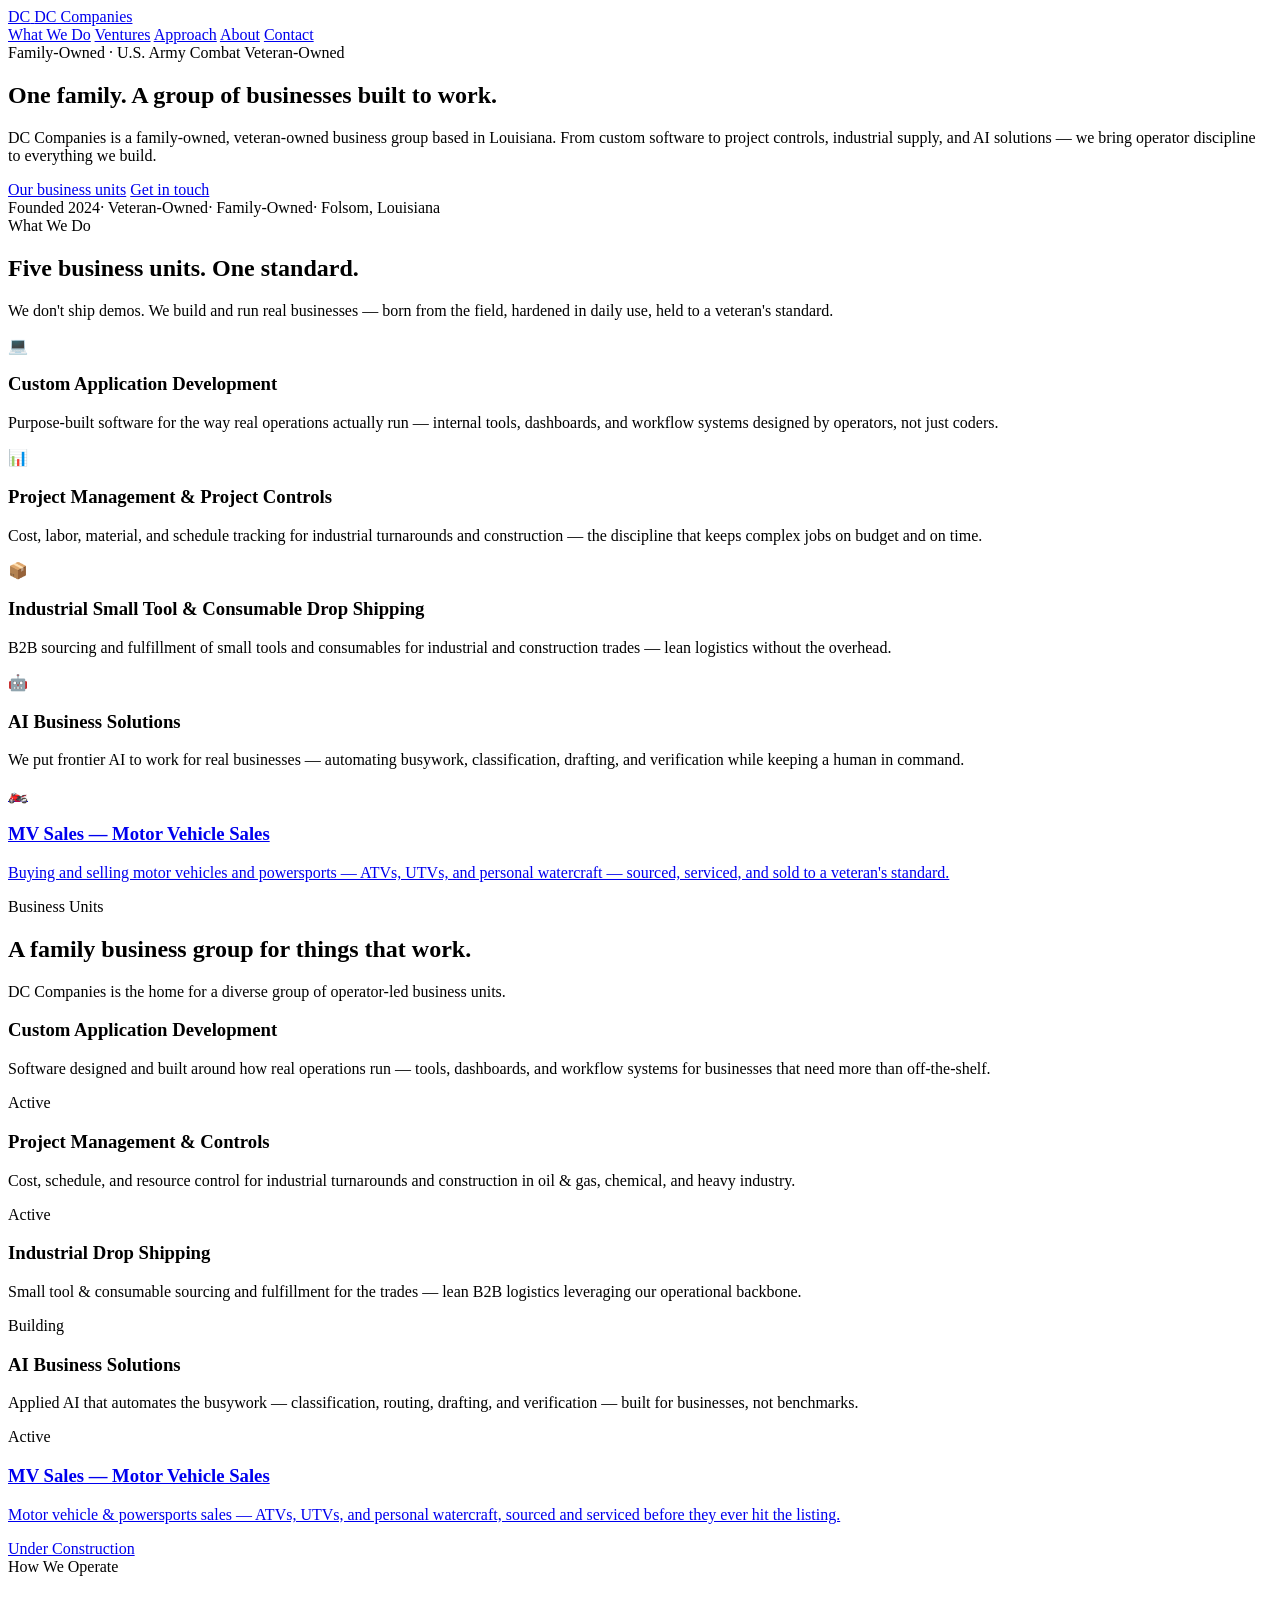
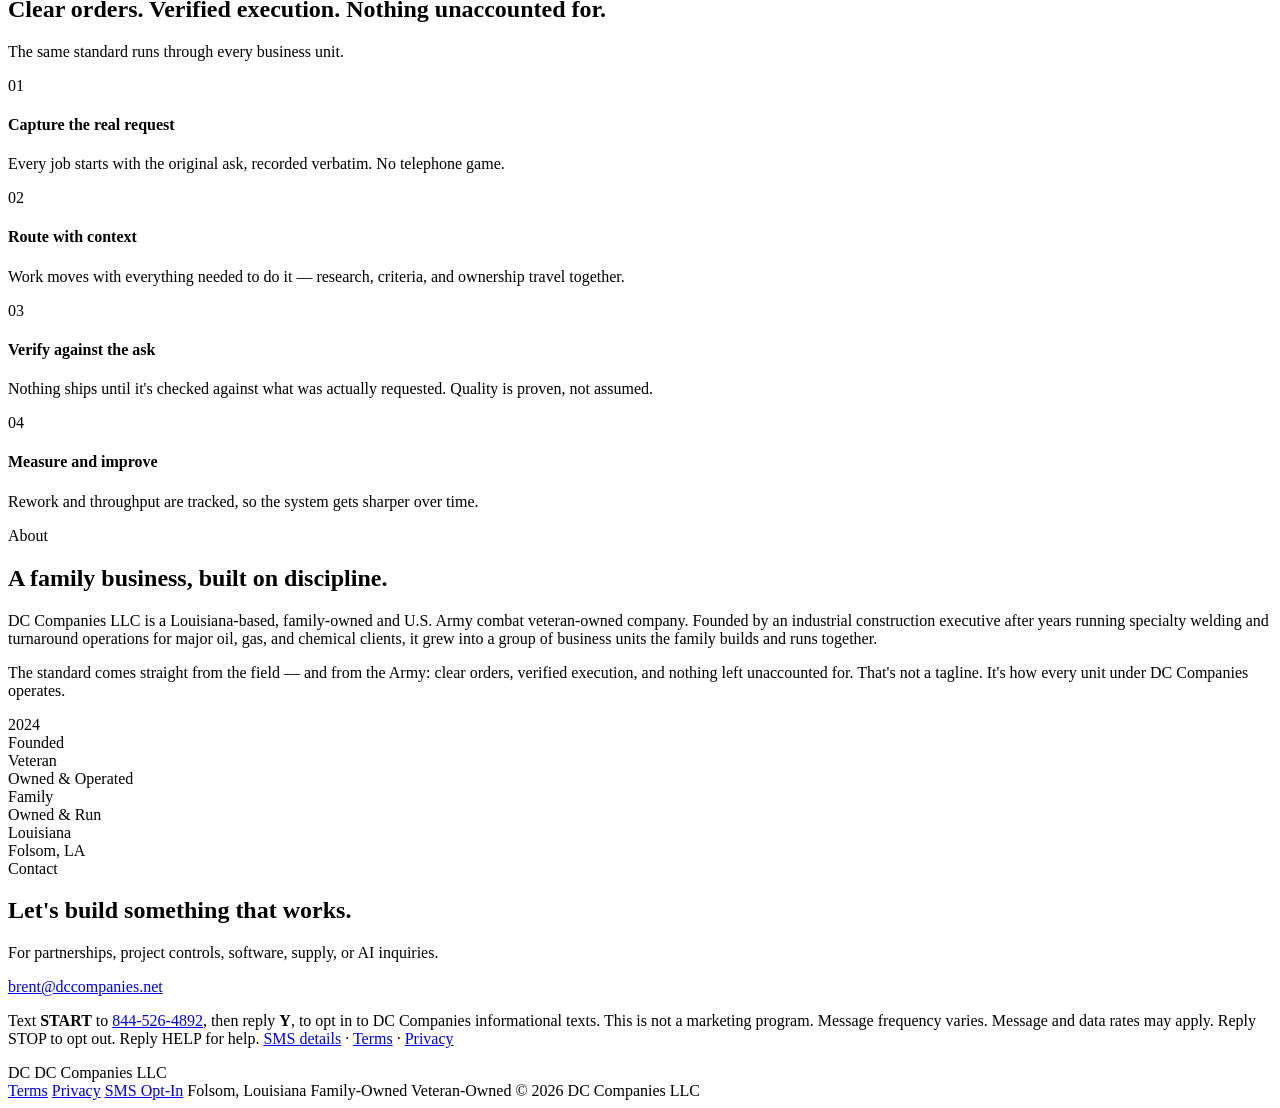
==== index.html @ 83161651 "Add index.html" ====
<!DOCTYPE html>
<html lang="en">
<head>
  <meta charset="UTF-8" />
  <meta name="viewport" content="width=device-width, initial-scale=1.0" />
  <title>DC Companies — Family-Owned, Veteran-Owned Business Group</title>
  <meta name="description" content="DC Companies LLC is a family-owned, U.S. Army combat veteran-owned company with a diverse group of business units: custom application development, project management & controls, industrial drop shipping, AI business solutions, and motor vehicle sales." />
  <meta name="theme-color" content="#0a0e1a" />
  <link rel="preconnect" href="https://fonts.googleapis.com" />
  <link rel="preconnect" href="https://fonts.gstatic.com" crossorigin />
  <link href="https://fonts.googleapis.com/css2?family=Inter:wght@300;400;500;600;700;800&family=Sora:wght@600;700;800&display=swap" rel="stylesheet" />
  <link rel="stylesheet" href="styles.css" />
  <link rel="icon" href="data:image/svg+xml,<svg xmlns='http://www.w3.org/2000/svg' viewBox='0 0 100 100'><rect width='100' height='100' rx='20' fill='%23f97316'/><text x='50' y='70' font-size='56' font-family='Arial' font-weight='bold' text-anchor='middle' fill='%230a0e1a'>DC</text></svg>" />
</head>
<body>
  <!-- NAV -->
  <header class="nav">
    <a href="#top" class="brand">
      <span class="brand-mark">DC</span>
      <span class="brand-name">DC&nbsp;Companies</span>
    </a>
    <nav class="nav-links">
      <a href="#what">What We Do</a>
      <a href="#ventures">Ventures</a>
      <a href="#approach">Approach</a>
      <a href="#about">About</a>
      <a href="#contact" class="nav-cta">Contact</a>
    </nav>
  </header>

  <!-- HERO -->
  <section class="hero" id="top">
    <div class="hero-glow"></div>
    <div class="hero-inner">
      <div class="eyebrow">Family-Owned · U.S. Army Combat Veteran-Owned</div>
      <h1>One family. <span class="grad">A group of businesses</span> built to work.</h1>
      <p class="lede">
        DC Companies is a family-owned, veteran-owned business group based in Louisiana.
        From custom software to project controls, industrial supply, and AI solutions —
        we bring operator discipline to everything we build.
      </p>
      <div class="hero-cta">
        <a href="#ventures" class="btn btn-primary">Our business units</a>
        <a href="#contact" class="btn btn-ghost">Get in touch</a>
      </div>
      <div class="hero-meta">
        <span>Founded 2024</span><i>·</i>
        <span>Veteran-Owned</span><i>·</i>
        <span>Family-Owned</span><i>·</i>
        <span>Folsom, Louisiana</span>
      </div>
    </div>
  </section>

  <!-- WHAT WE DO -->
  <section class="section" id="what">
    <div class="section-head">
      <div class="kicker">What We Do</div>
      <h2>Five business units. One standard.</h2>
      <p class="sub">We don't ship demos. We build and run real businesses — born from the field,
      hardened in daily use, held to a veteran's standard.</p>
    </div>
    <div class="cards">
      <div class="card">
        <div class="card-ic">💻</div>
        <h3>Custom Application Development</h3>
        <p>Purpose-built software for the way real operations actually run — internal tools,
        dashboards, and workflow systems designed by operators, not just coders.</p>
      </div>
      <div class="card">
        <div class="card-ic">📊</div>
        <h3>Project Management &amp; Project Controls</h3>
        <p>Cost, labor, material, and schedule tracking for industrial turnarounds and
        construction — the discipline that keeps complex jobs on budget and on time.</p>
      </div>
      <div class="card">
        <div class="card-ic">📦</div>
        <h3>Industrial Small Tool &amp; Consumable Drop Shipping</h3>
        <p>B2B sourcing and fulfillment of small tools and consumables for industrial and
        construction trades — lean logistics without the overhead.</p>
      </div>
      <div class="card">
        <div class="card-ic">🤖</div>
        <h3>AI Business Solutions</h3>
        <p>We put frontier AI to work for real businesses — automating busywork, classification,
        drafting, and verification while keeping a human in command.</p>
      </div>
      <a class="card card-link" href="mv-sales.html">
        <div class="card-ic">🏍️</div>
        <h3>MV Sales — Motor Vehicle Sales</h3>
        <p>Buying and selling motor vehicles and powersports — ATVs, UTVs, and personal
        watercraft — sourced, serviced, and sold to a veteran's standard.</p>
      </a>
    </div>
  </section>

  <!-- VENTURES -->
  <section class="section alt" id="ventures">
    <div class="section-head">
      <div class="kicker">Business Units</div>
      <h2>A family business group for things that work.</h2>
      <p class="sub">DC Companies is the home for a diverse group of operator-led business units.</p>
    </div>
    <div class="ventures">
      <div class="venture">
        <h3>Custom Application Development</h3>
        <p>Software designed and built around how real operations run — tools, dashboards, and
        workflow systems for businesses that need more than off-the-shelf.</p>
        <span class="tag tag-live">Active</span>
      </div>
      <div class="venture">
        <h3>Project Management &amp; Controls</h3>
        <p>Cost, schedule, and resource control for industrial turnarounds and construction in
        oil &amp; gas, chemical, and heavy industry.</p>
        <span class="tag tag-live">Active</span>
      </div>
      <div class="venture">
        <h3>Industrial Drop Shipping</h3>
        <p>Small tool &amp; consumable sourcing and fulfillment for the trades — lean B2B logistics
        leveraging our operational backbone.</p>
        <span class="tag">Building</span>
      </div>
      <div class="venture">
        <h3>AI Business Solutions</h3>
        <p>Applied AI that automates the busywork — classification, routing, drafting, and
        verification — built for businesses, not benchmarks.</p>
        <span class="tag tag-live">Active</span>
      </div>
      <a class="venture venture-link" href="mv-sales.html">
        <h3>MV Sales — Motor Vehicle Sales</h3>
        <p>Motor vehicle &amp; powersports sales — ATVs, UTVs, and personal watercraft, sourced
        and serviced before they ever hit the listing.</p>
        <span class="tag">Under Construction</span>
      </a>
    </div>
  </section>

  <!-- APPROACH -->
  <section class="section" id="approach">
    <div class="section-head">
      <div class="kicker">How We Operate</div>
      <h2>Clear orders. Verified execution. Nothing unaccounted for.</h2>
      <p class="sub">The same standard runs through every business unit.</p>
    </div>
    <div class="steps">
      <div class="step"><span class="step-n">01</span><h4>Capture the real request</h4><p>Every job starts with the original ask, recorded verbatim. No telephone game.</p></div>
      <div class="step"><span class="step-n">02</span><h4>Route with context</h4><p>Work moves with everything needed to do it — research, criteria, and ownership travel together.</p></div>
      <div class="step"><span class="step-n">03</span><h4>Verify against the ask</h4><p>Nothing ships until it's checked against what was actually requested. Quality is proven, not assumed.</p></div>
      <div class="step"><span class="step-n">04</span><h4>Measure and improve</h4><p>Rework and throughput are tracked, so the system gets sharper over time.</p></div>
    </div>
  </section>

  <!-- ABOUT -->
  <section class="section alt" id="about">
    <div class="about">
      <div class="about-text">
        <div class="kicker">About</div>
        <h2>A family business, built on discipline.</h2>
        <p>
          DC Companies LLC is a Louisiana-based, family-owned and U.S. Army combat veteran-owned
          company. Founded by an industrial construction executive after years running specialty
          welding and turnaround operations for major oil, gas, and chemical clients, it grew into
          a group of business units the family builds and runs together.
        </p>
        <p>
          The standard comes straight from the field — and from the Army: clear orders, verified
          execution, and nothing left unaccounted for. That's not a tagline. It's how every unit
          under DC Companies operates.
        </p>
      </div>
      <div class="about-stats">
        <div class="stat"><div class="stat-n">2024</div><div class="stat-l">Founded</div></div>
        <div class="stat"><div class="stat-n">Veteran</div><div class="stat-l">Owned &amp; Operated</div></div>
        <div class="stat"><div class="stat-n">Family</div><div class="stat-l">Owned &amp; Run</div></div>
        <div class="stat"><div class="stat-n">Louisiana</div><div class="stat-l">Folsom, LA</div></div>
      </div>
    </div>
  </section>

  <!-- CONTACT -->
  <section class="section contact" id="contact">
    <div class="contact-inner">
      <div class="kicker">Contact</div>
      <h2>Let's build something that works.</h2>
      <p class="sub">For partnerships, project controls, software, supply, or AI inquiries.</p>
      <a href="mailto:brent@dccompanies.net" class="btn btn-primary btn-lg">brent@dccompanies.net</a>
      <p class="contact-sms">
        Text <strong>START</strong> to <a href="sms:+18445264892?body=START">844-526-4892</a>, then reply <strong>Y</strong>,
        to opt in to DC Companies informational texts. This is not a marketing program.
        Message frequency varies. Message and data rates may apply.
        Reply STOP to opt out. Reply HELP for help.
        <a href="sms-opt-in.html">SMS details</a> ·
        <a href="terms.html">Terms</a> ·
        <a href="privacy.html">Privacy</a>
      </p>
    </div>
  </section>

  <!-- FOOTER -->
  <footer class="footer">
    <div class="footer-inner">
      <div class="footer-brand">
        <span class="brand-mark">DC</span>
        <span>DC Companies LLC</span>
      </div>
      <div class="footer-meta">
        <a href="terms.html">Terms</a>
        <a href="privacy.html">Privacy</a>
        <a href="sms-opt-in.html">SMS Opt-In</a>
        <span>Folsom, Louisiana</span>
        <span>Family-Owned</span>
        <span>Veteran-Owned</span>
        <span>© 2026 DC Companies LLC</span>
      </div>
    </div>
  </footer>
</body>
</html>
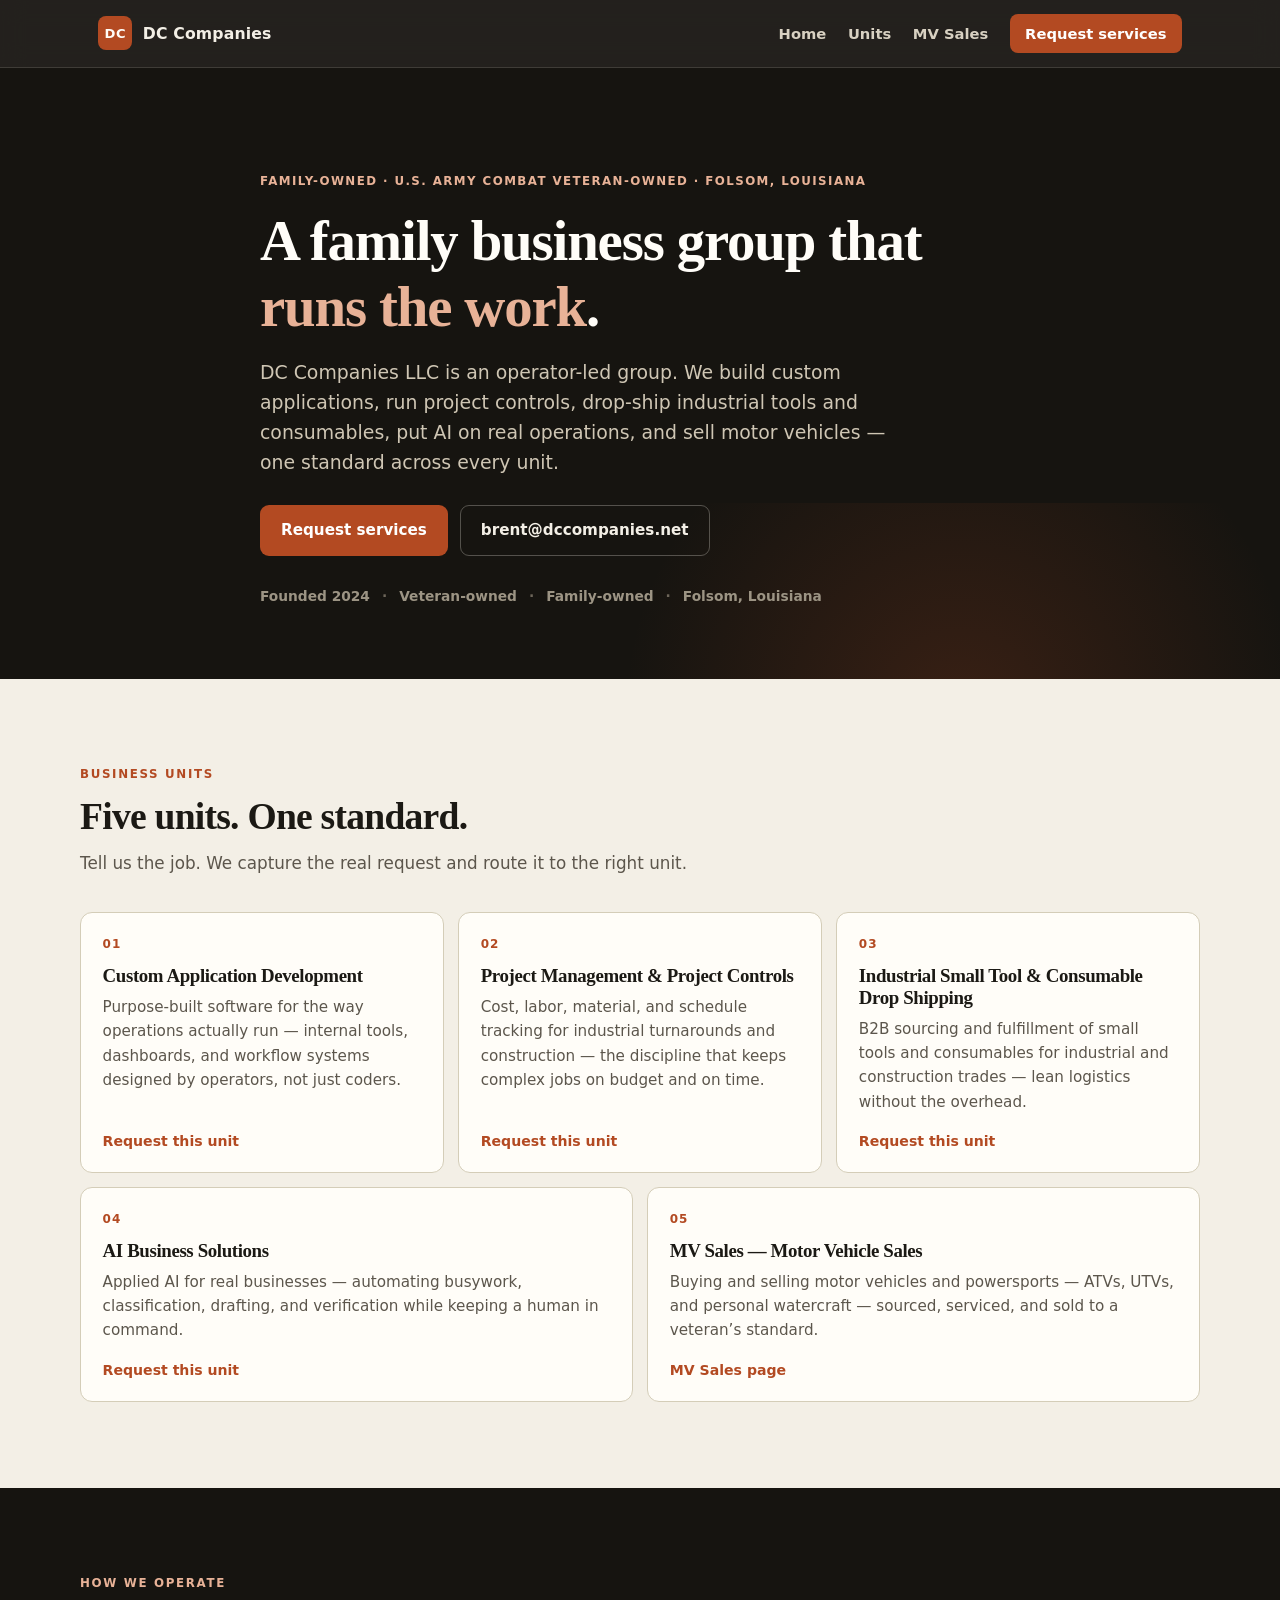
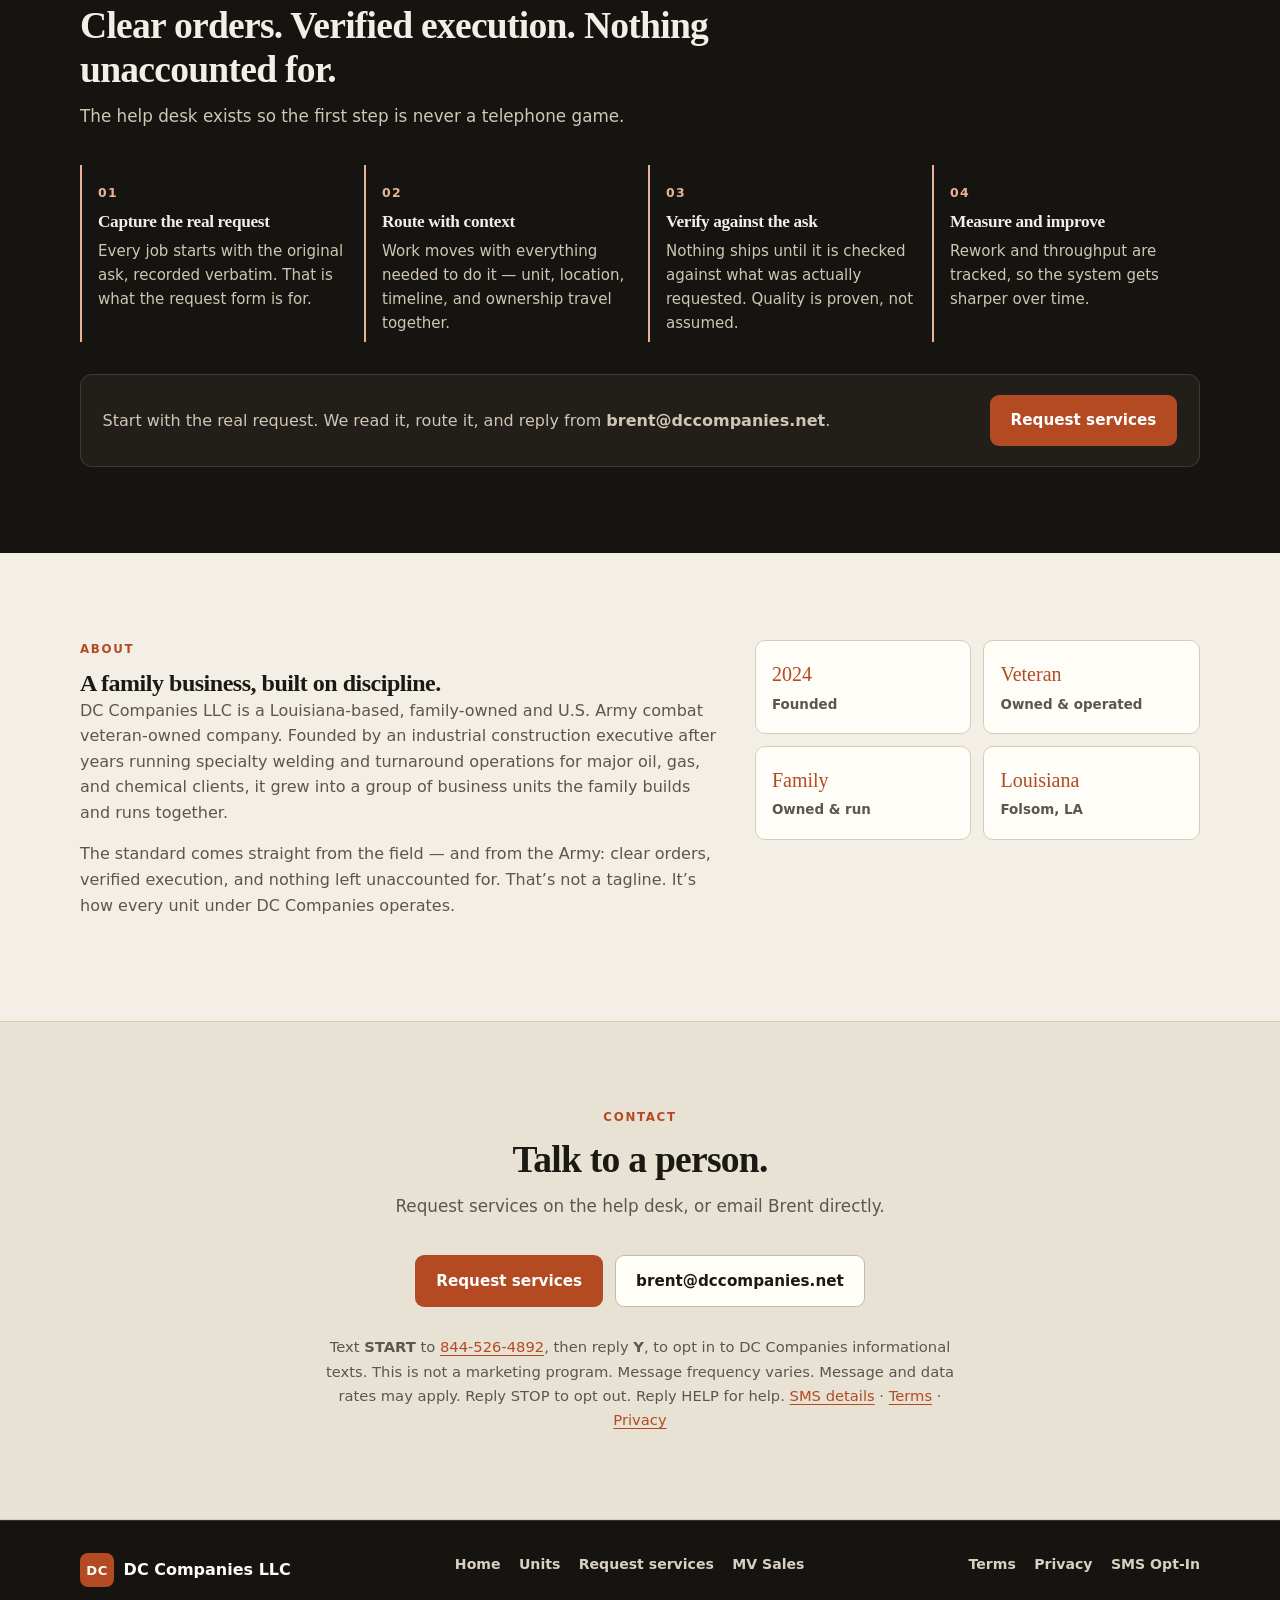
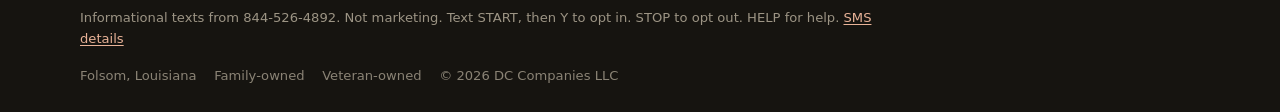
==== commit 59a920d0: "Redesign public site and add request-services help desk Replace the 2024 stub homepage with an opera" ====
--- a/index.html
+++ b/index.html
@@ -4,212 +4,209 @@
   <meta charset="UTF-8" />
   <meta name="viewport" content="width=device-width, initial-scale=1.0" />
   <title>DC Companies — Family-Owned, Veteran-Owned Business Group</title>
-  <meta name="description" content="DC Companies LLC is a family-owned, U.S. Army combat veteran-owned company with a diverse group of business units: custom application development, project management & controls, industrial drop shipping, AI business solutions, and motor vehicle sales." />
-  <meta name="theme-color" content="#0a0e1a" />
-  <link rel="preconnect" href="https://fonts.googleapis.com" />
-  <link rel="preconnect" href="https://fonts.gstatic.com" crossorigin />
-  <link href="https://fonts.googleapis.com/css2?family=Inter:wght@300;400;500;600;700;800&family=Sora:wght@600;700;800&display=swap" rel="stylesheet" />
-  <link rel="stylesheet" href="styles.css" />
-  <link rel="icon" href="data:image/svg+xml,<svg xmlns='http://www.w3.org/2000/svg' viewBox='0 0 100 100'><rect width='100' height='100' rx='20' fill='%23f97316'/><text x='50' y='70' font-size='56' font-family='Arial' font-weight='bold' text-anchor='middle' fill='%230a0e1a'>DC</text></svg>" />
+  <meta name="description" content="DC Companies LLC is a family-owned, U.S. Army combat veteran-owned company in Folsom, Louisiana. Custom application development, project management and controls, industrial drop shipping, AI business solutions, and MV Sales." />
+  <meta name="theme-color" content="#161410" />
+  <link rel="stylesheet" href="/styles.css" />
+  <link rel="icon" href="data:image/svg+xml,<svg xmlns='http://www.w3.org/2000/svg' viewBox='0 0 100 100'><rect width='100' height='100' rx='20' fill='%23b34a22'/><text x='50' y='70' font-size='56' font-family='Georgia' font-weight='bold' text-anchor='middle' fill='%23fffdf8'>DC</text></svg>" />
 </head>
 <body>
-  <!-- NAV -->
+  <a class="skip" href="#main">Skip to content</a>
   <header class="nav">
-    <a href="#top" class="brand">
-      <span class="brand-mark">DC</span>
-      <span class="brand-name">DC&nbsp;Companies</span>
-    </a>
-    <nav class="nav-links">
-      <a href="#what">What We Do</a>
-      <a href="#ventures">Ventures</a>
-      <a href="#approach">Approach</a>
-      <a href="#about">About</a>
-      <a href="#contact" class="nav-cta">Contact</a>
-    </nav>
+    <div class="nav-inner">
+      <a href="/" class="brand">
+        <span class="brand-mark">DC</span>
+        <span class="brand-name">DC&nbsp;Companies</span>
+      </a>
+      <input type="checkbox" id="nav-toggle" class="nav-toggle" />
+      <label for="nav-toggle" class="nav-burger" aria-label="Open menu"><span></span></label>
+      <nav class="nav-links" aria-label="Primary">
+        <a href="/">Home</a>
+        <a href="/#units">Units</a>
+        <a href="/mv-sales.html">MV Sales</a>
+        <a href="/request.html" class="nav-cta">Request services</a>
+      </nav>
+    </div>
   </header>
 
-  <!-- HERO -->
-  <section class="hero" id="top">
-    <div class="hero-glow"></div>
-    <div class="hero-inner">
-      <div class="eyebrow">Family-Owned · U.S. Army Combat Veteran-Owned</div>
-      <h1>One family. <span class="grad">A group of businesses</span> built to work.</h1>
-      <p class="lede">
-        DC Companies is a family-owned, veteran-owned business group based in Louisiana.
-        From custom software to project controls, industrial supply, and AI solutions —
-        we bring operator discipline to everything we build.
-      </p>
-      <div class="hero-cta">
-        <a href="#ventures" class="btn btn-primary">Our business units</a>
-        <a href="#contact" class="btn btn-ghost">Get in touch</a>
-      </div>
-      <div class="hero-meta">
-        <span>Founded 2024</span><i>·</i>
-        <span>Veteran-Owned</span><i>·</i>
-        <span>Family-Owned</span><i>·</i>
-        <span>Folsom, Louisiana</span>
-      </div>
-    </div>
-  </section>
-
-  <!-- WHAT WE DO -->
-  <section class="section" id="what">
-    <div class="section-head">
-      <div class="kicker">What We Do</div>
-      <h2>Five business units. One standard.</h2>
-      <p class="sub">We don't ship demos. We build and run real businesses — born from the field,
-      hardened in daily use, held to a veteran's standard.</p>
-    </div>
-    <div class="cards">
-      <div class="card">
-        <div class="card-ic">💻</div>
-        <h3>Custom Application Development</h3>
-        <p>Purpose-built software for the way real operations actually run — internal tools,
-        dashboards, and workflow systems designed by operators, not just coders.</p>
-      </div>
-      <div class="card">
-        <div class="card-ic">📊</div>
-        <h3>Project Management &amp; Project Controls</h3>
-        <p>Cost, labor, material, and schedule tracking for industrial turnarounds and
-        construction — the discipline that keeps complex jobs on budget and on time.</p>
-      </div>
-      <div class="card">
-        <div class="card-ic">📦</div>
-        <h3>Industrial Small Tool &amp; Consumable Drop Shipping</h3>
-        <p>B2B sourcing and fulfillment of small tools and consumables for industrial and
-        construction trades — lean logistics without the overhead.</p>
-      </div>
-      <div class="card">
-        <div class="card-ic">🤖</div>
-        <h3>AI Business Solutions</h3>
-        <p>We put frontier AI to work for real businesses — automating busywork, classification,
-        drafting, and verification while keeping a human in command.</p>
-      </div>
-      <a class="card card-link" href="mv-sales.html">
-        <div class="card-ic">🏍️</div>
-        <h3>MV Sales — Motor Vehicle Sales</h3>
-        <p>Buying and selling motor vehicles and powersports — ATVs, UTVs, and personal
-        watercraft — sourced, serviced, and sold to a veteran's standard.</p>
-      </a>
-    </div>
-  </section>
-
-  <!-- VENTURES -->
-  <section class="section alt" id="ventures">
-    <div class="section-head">
-      <div class="kicker">Business Units</div>
-      <h2>A family business group for things that work.</h2>
-      <p class="sub">DC Companies is the home for a diverse group of operator-led business units.</p>
-    </div>
-    <div class="ventures">
-      <div class="venture">
-        <h3>Custom Application Development</h3>
-        <p>Software designed and built around how real operations run — tools, dashboards, and
-        workflow systems for businesses that need more than off-the-shelf.</p>
-        <span class="tag tag-live">Active</span>
-      </div>
-      <div class="venture">
-        <h3>Project Management &amp; Controls</h3>
-        <p>Cost, schedule, and resource control for industrial turnarounds and construction in
-        oil &amp; gas, chemical, and heavy industry.</p>
-        <span class="tag tag-live">Active</span>
-      </div>
-      <div class="venture">
-        <h3>Industrial Drop Shipping</h3>
-        <p>Small tool &amp; consumable sourcing and fulfillment for the trades — lean B2B logistics
-        leveraging our operational backbone.</p>
-        <span class="tag">Building</span>
-      </div>
-      <div class="venture">
-        <h3>AI Business Solutions</h3>
-        <p>Applied AI that automates the busywork — classification, routing, drafting, and
-        verification — built for businesses, not benchmarks.</p>
-        <span class="tag tag-live">Active</span>
-      </div>
-      <a class="venture venture-link" href="mv-sales.html">
-        <h3>MV Sales — Motor Vehicle Sales</h3>
-        <p>Motor vehicle &amp; powersports sales — ATVs, UTVs, and personal watercraft, sourced
-        and serviced before they ever hit the listing.</p>
-        <span class="tag">Under Construction</span>
-      </a>
-    </div>
-  </section>
-
-  <!-- APPROACH -->
-  <section class="section" id="approach">
-    <div class="section-head">
-      <div class="kicker">How We Operate</div>
-      <h2>Clear orders. Verified execution. Nothing unaccounted for.</h2>
-      <p class="sub">The same standard runs through every business unit.</p>
-    </div>
-    <div class="steps">
-      <div class="step"><span class="step-n">01</span><h4>Capture the real request</h4><p>Every job starts with the original ask, recorded verbatim. No telephone game.</p></div>
-      <div class="step"><span class="step-n">02</span><h4>Route with context</h4><p>Work moves with everything needed to do it — research, criteria, and ownership travel together.</p></div>
-      <div class="step"><span class="step-n">03</span><h4>Verify against the ask</h4><p>Nothing ships until it's checked against what was actually requested. Quality is proven, not assumed.</p></div>
-      <div class="step"><span class="step-n">04</span><h4>Measure and improve</h4><p>Rework and throughput are tracked, so the system gets sharper over time.</p></div>
-    </div>
-  </section>
-
-  <!-- ABOUT -->
-  <section class="section alt" id="about">
-    <div class="about">
-      <div class="about-text">
-        <div class="kicker">About</div>
-        <h2>A family business, built on discipline.</h2>
-        <p>
-          DC Companies LLC is a Louisiana-based, family-owned and U.S. Army combat veteran-owned
-          company. Founded by an industrial construction executive after years running specialty
-          welding and turnaround operations for major oil, gas, and chemical clients, it grew into
-          a group of business units the family builds and runs together.
+  <main id="main">
+    <section class="hero" id="top">
+      <div class="hero-inner hero-home">
+        <div class="eyebrow">Family-owned · U.S. Army combat veteran-owned · Folsom, Louisiana</div>
+        <h1>A family business group that <span class="accent">runs the work</span>.</h1>
+        <p class="lede">
+          DC Companies LLC is an operator-led group. We build custom applications, run project
+          controls, drop-ship industrial tools and consumables, put AI on real operations, and
+          sell motor vehicles — one standard across every unit.
         </p>
-        <p>
-          The standard comes straight from the field — and from the Army: clear orders, verified
-          execution, and nothing left unaccounted for. That's not a tagline. It's how every unit
-          under DC Companies operates.
+        <div class="hero-cta">
+          <a href="/request.html" class="btn btn-primary">Request services</a>
+          <a href="mailto:brent@dccompanies.net" class="btn btn-ghost">brent@dccompanies.net</a>
+        </div>
+        <div class="hero-meta">
+          <span>Founded 2024</span><i>·</i>
+          <span>Veteran-owned</span><i>·</i>
+          <span>Family-owned</span><i>·</i>
+          <span>Folsom, Louisiana</span>
+        </div>
+      </div>
+    </section>
+
+    <section class="section" id="units">
+      <div class="wrap">
+        <div class="section-head">
+          <div class="kicker">Business units</div>
+          <h2>Five units. One standard.</h2>
+          <p class="sub">Tell us the job. We capture the real request and route it to the right unit.</p>
+        </div>
+        <div class="units">
+          <article class="unit">
+            <span class="unit-n">01</span>
+            <h3>Custom Application Development</h3>
+            <p>Purpose-built software for the way operations actually run — internal tools, dashboards, and workflow systems designed by operators, not just coders.</p>
+            <a class="unit-link" href="/request.html?unit=app">Request this unit</a>
+          </article>
+          <article class="unit">
+            <span class="unit-n">02</span>
+            <h3>Project Management &amp; Project Controls</h3>
+            <p>Cost, labor, material, and schedule tracking for industrial turnarounds and construction — the discipline that keeps complex jobs on budget and on time.</p>
+            <a class="unit-link" href="/request.html?unit=pm">Request this unit</a>
+          </article>
+          <article class="unit">
+            <span class="unit-n">03</span>
+            <h3>Industrial Small Tool &amp; Consumable Drop Shipping</h3>
+            <p>B2B sourcing and fulfillment of small tools and consumables for industrial and construction trades — lean logistics without the overhead.</p>
+            <a class="unit-link" href="/request.html?unit=supply">Request this unit</a>
+          </article>
+          <article class="unit">
+            <span class="unit-n">04</span>
+            <h3>AI Business Solutions</h3>
+            <p>Applied AI for real businesses — automating busywork, classification, drafting, and verification while keeping a human in command.</p>
+            <a class="unit-link" href="/request.html?unit=ai">Request this unit</a>
+          </article>
+          <article class="unit">
+            <span class="unit-n">05</span>
+            <h3>MV Sales — Motor Vehicle Sales</h3>
+            <p>Buying and selling motor vehicles and powersports — ATVs, UTVs, and personal watercraft — sourced, serviced, and sold to a veteran’s standard.</p>
+            <a class="unit-link" href="/mv-sales.html">MV Sales page</a>
+          </article>
+        </div>
+      </div>
+    </section>
+
+    <section class="section night-band" id="approach">
+      <div class="wrap">
+        <div class="section-head">
+          <div class="kicker">How we operate</div>
+          <h2>Clear orders. Verified execution. Nothing unaccounted for.</h2>
+          <p class="sub">The help desk exists so the first step is never a telephone game.</p>
+        </div>
+        <div class="steps">
+          <div class="step">
+            <span class="step-n">01</span>
+            <h3>Capture the real request</h3>
+            <p>Every job starts with the original ask, recorded verbatim. That is what the request form is for.</p>
+          </div>
+          <div class="step">
+            <span class="step-n">02</span>
+            <h3>Route with context</h3>
+            <p>Work moves with everything needed to do it — unit, location, timeline, and ownership travel together.</p>
+          </div>
+          <div class="step">
+            <span class="step-n">03</span>
+            <h3>Verify against the ask</h3>
+            <p>Nothing ships until it is checked against what was actually requested. Quality is proven, not assumed.</p>
+          </div>
+          <div class="step">
+            <span class="step-n">04</span>
+            <h3>Measure and improve</h3>
+            <p>Rework and throughput are tracked, so the system gets sharper over time.</p>
+          </div>
+        </div>
+        <div class="desk-call">
+          <p>Start with the real request. We read it, route it, and reply from <strong>brent@dccompanies.net</strong>.</p>
+          <a href="/request.html" class="btn btn-primary">Request services</a>
+        </div>
+      </div>
+    </section>
+
+    <section class="section" id="about">
+      <div class="wrap about">
+        <div class="about-text">
+          <div class="kicker">About</div>
+          <h2>A family business, built on discipline.</h2>
+          <p>
+            DC Companies LLC is a Louisiana-based, family-owned and U.S. Army combat veteran-owned
+            company. Founded by an industrial construction executive after years running specialty
+            welding and turnaround operations for major oil, gas, and chemical clients, it grew into
+            a group of business units the family builds and runs together.
+          </p>
+          <p>
+            The standard comes straight from the field — and from the Army: clear orders, verified
+            execution, and nothing left unaccounted for. That’s not a tagline. It’s how every unit
+            under DC Companies operates.
+          </p>
+        </div>
+        <div class="stats">
+          <div class="stat"><div class="stat-n">2024</div><div class="stat-l">Founded</div></div>
+          <div class="stat"><div class="stat-n">Veteran</div><div class="stat-l">Owned &amp; operated</div></div>
+          <div class="stat"><div class="stat-n">Family</div><div class="stat-l">Owned &amp; run</div></div>
+          <div class="stat"><div class="stat-n">Louisiana</div><div class="stat-l">Folsom, LA</div></div>
+        </div>
+      </div>
+    </section>
+
+    <section class="section band" id="contact">
+      <div class="wrap contact">
+        <div class="section-head center">
+          <div class="kicker">Contact</div>
+          <h2>Talk to a person.</h2>
+          <p class="sub">Request services on the help desk, or email Brent directly.</p>
+        </div>
+        <div class="hero-cta" style="justify-content:center">
+          <a href="/request.html" class="btn btn-primary">Request services</a>
+          <a href="mailto:brent@dccompanies.net" class="btn btn-ink">brent@dccompanies.net</a>
+        </div>
+        <p class="contact-sms">
+          Text <strong>START</strong> to <a href="sms:+18445264892?body=START">844-526-4892</a>, then reply <strong>Y</strong>,
+          to opt in to DC Companies informational texts. This is not a marketing program.
+          Message frequency varies. Message and data rates may apply.
+          Reply STOP to opt out. Reply HELP for help.
+          <a href="/sms-opt-in.html">SMS details</a> ·
+          <a href="/terms.html">Terms</a> ·
+          <a href="/privacy.html">Privacy</a>
         </p>
       </div>
-      <div class="about-stats">
-        <div class="stat"><div class="stat-n">2024</div><div class="stat-l">Founded</div></div>
-        <div class="stat"><div class="stat-n">Veteran</div><div class="stat-l">Owned &amp; Operated</div></div>
-        <div class="stat"><div class="stat-n">Family</div><div class="stat-l">Owned &amp; Run</div></div>
-        <div class="stat"><div class="stat-n">Louisiana</div><div class="stat-l">Folsom, LA</div></div>
-      </div>
-    </div>
-  </section>
-
-  <!-- CONTACT -->
-  <section class="section contact" id="contact">
-    <div class="contact-inner">
-      <div class="kicker">Contact</div>
-      <h2>Let's build something that works.</h2>
-      <p class="sub">For partnerships, project controls, software, supply, or AI inquiries.</p>
-      <a href="mailto:brent@dccompanies.net" class="btn btn-primary btn-lg">brent@dccompanies.net</a>
-      <p class="contact-sms">
-        Text <strong>START</strong> to <a href="sms:+18445264892?body=START">844-526-4892</a>, then reply <strong>Y</strong>,
-        to opt in to DC Companies informational texts. This is not a marketing program.
-        Message frequency varies. Message and data rates may apply.
-        Reply STOP to opt out. Reply HELP for help.
-        <a href="sms-opt-in.html">SMS details</a> ·
-        <a href="terms.html">Terms</a> ·
-        <a href="privacy.html">Privacy</a>
-      </p>
-    </div>
-  </section>
-
-  <!-- FOOTER -->
+    </section>
+  </main>
+
   <footer class="footer">
     <div class="footer-inner">
-      <div class="footer-brand">
-        <span class="brand-mark">DC</span>
-        <span>DC Companies LLC</span>
-      </div>
+      <div class="footer-top">
+        <div class="footer-brand">
+          <span class="brand-mark">DC</span>
+          <span>DC Companies LLC</span>
+        </div>
+        <nav class="footer-nav" aria-label="Footer">
+          <a href="/">Home</a>
+          <a href="/#units">Units</a>
+          <a href="/request.html">Request services</a>
+          <a href="/mv-sales.html">MV Sales</a>
+        </nav>
+        <nav class="footer-legal" aria-label="Legal">
+          <a href="/terms.html">Terms</a>
+          <a href="/privacy.html">Privacy</a>
+          <a href="/sms-opt-in.html">SMS Opt-In</a>
+        </nav>
+      </div>
+      <p class="footer-sms">
+        Informational texts from 844-526-4892. Not marketing.
+        Text START, then Y to opt in. STOP to opt out. HELP for help.
+        <a href="/sms-opt-in.html">SMS details</a>
+      </p>
       <div class="footer-meta">
-        <a href="terms.html">Terms</a>
-        <a href="privacy.html">Privacy</a>
-        <a href="sms-opt-in.html">SMS Opt-In</a>
         <span>Folsom, Louisiana</span>
-        <span>Family-Owned</span>
-        <span>Veteran-Owned</span>
+        <span>Family-owned</span>
+        <span>Veteran-owned</span>
         <span>© 2026 DC Companies LLC</span>
       </div>
     </div>
--- a/styles.css
+++ b/styles.css
@@ -0,0 +1,525 @@
+:root {
+  --ink: #1b1914;
+  --ink-2: #2c2923;
+  --paper: #f3efe6;
+  --paper-2: #e8e2d4;
+  --panel: #fffdf8;
+  --line: #d4cdb8;
+  --line-2: #c4bba3;
+  --mut: #5c564c;
+  --dim: #7a7366;
+  --copper: #b34a22;
+  --copper-2: #c45c2e;
+  --copper-ink: #3d160c;
+  --olive: #3f4a38;
+  --night: #161410;
+  --night-2: #221f1a;
+  --night-line: rgba(232, 226, 212, 0.14);
+  --max: 1120px;
+  --radius: 12px;
+}
+
+* { margin: 0; padding: 0; box-sizing: border-box; }
+html { scroll-behavior: smooth; }
+body {
+  background: var(--paper);
+  color: var(--ink);
+  font-family: "Segoe UI", system-ui, -apple-system, sans-serif;
+  line-height: 1.6;
+  -webkit-font-smoothing: antialiased;
+}
+img, svg { display: block; max-width: 100%; }
+h1, h2, h3, h4 {
+  font-family: Georgia, "Iowan Old Style", "Palatino Linotype", Palatino, serif;
+  line-height: 1.15;
+  letter-spacing: -0.02em;
+  font-weight: 600;
+}
+a { color: inherit; text-decoration: none; }
+button, input, select, textarea { font: inherit; color: inherit; }
+:focus-visible {
+  outline: 2px solid var(--copper);
+  outline-offset: 3px;
+}
+
+.skip {
+  position: absolute;
+  left: 12px;
+  top: -40px;
+  z-index: 80;
+  background: var(--copper);
+  color: #fff;
+  padding: 0.4rem 0.75rem;
+  border-radius: 6px;
+}
+.skip:focus { top: 12px; }
+
+/* NAV */
+.nav {
+  position: sticky;
+  top: 0;
+  z-index: 50;
+  background: rgba(22, 20, 16, 0.94);
+  color: var(--paper);
+  border-bottom: 1px solid var(--night-line);
+  backdrop-filter: blur(12px);
+}
+.nav-inner {
+  max-width: var(--max);
+  margin: 0 auto;
+  padding: 0.85rem 1.15rem;
+  display: flex;
+  align-items: center;
+  justify-content: space-between;
+  gap: 1rem;
+  position: relative;
+}
+.brand { display: flex; align-items: center; gap: 0.65rem; font-weight: 700; }
+.brand-mark {
+  display: grid;
+  place-items: center;
+  width: 34px;
+  height: 34px;
+  border-radius: 8px;
+  background: var(--copper);
+  color: #fffdf8;
+  font-size: 0.82rem;
+  letter-spacing: 0.04em;
+}
+.brand-name { font-size: 0.98rem; letter-spacing: 0.01em; }
+.nav-toggle { position: absolute; opacity: 0; width: 1px; height: 1px; }
+.nav-burger {
+  width: 42px;
+  height: 42px;
+  display: none;
+  place-items: center;
+  border: 1px solid var(--night-line);
+  border-radius: 8px;
+  cursor: pointer;
+}
+.nav-burger span,
+.nav-burger span:before,
+.nav-burger span:after {
+  display: block;
+  width: 18px;
+  height: 2px;
+  background: var(--paper);
+  position: relative;
+}
+.nav-burger span:before,
+.nav-burger span:after {
+  content: "";
+  position: absolute;
+  left: 0;
+}
+.nav-burger span:before { top: -6px; }
+.nav-burger span:after { top: 6px; }
+.nav-links {
+  display: flex;
+  align-items: center;
+  gap: 1.35rem;
+  font-size: 0.92rem;
+  font-weight: 600;
+}
+.nav-links a { color: #d8d1c2; }
+.nav-links a:hover { color: #fff; }
+.nav-cta {
+  background: var(--copper);
+  color: #fff !important;
+  padding: 0.5rem 0.95rem;
+  border-radius: 8px;
+}
+.nav-cta:hover { background: var(--copper-2); }
+
+@media (max-width: 760px) {
+  .nav-burger { display: grid; }
+  .nav-links {
+    display: none;
+    position: absolute;
+    left: 0;
+    right: 0;
+    top: 100%;
+    flex-direction: column;
+    align-items: stretch;
+    gap: 0;
+    background: var(--night-2);
+    border-bottom: 1px solid var(--night-line);
+    padding: 0.4rem 1.15rem 1rem;
+  }
+  .nav-links a { padding: 0.75rem 0; border-bottom: 1px solid var(--night-line); }
+  .nav-cta { text-align: center; margin-top: 0.6rem; }
+  .nav-toggle:checked ~ .nav-links { display: flex; }
+}
+
+/* HERO */
+.hero {
+  background: var(--night);
+  color: var(--paper);
+  padding: clamp(3rem, 8vw, 6.2rem) 1.15rem clamp(2.6rem, 6vw, 4.5rem);
+  position: relative;
+  overflow: hidden;
+}
+.hero:after {
+  content: "";
+  position: absolute;
+  inset: auto -10% -40% 40%;
+  height: 420px;
+  background: radial-gradient(circle, rgba(179, 74, 34, 0.22), transparent 68%);
+  pointer-events: none;
+}
+.hero-inner { max-width: var(--max); margin: 0 auto; position: relative; z-index: 1; }
+.hero-home { max-width: 760px; }
+.eyebrow {
+  display: inline-block;
+  font-size: 0.74rem;
+  font-weight: 700;
+  letter-spacing: 0.12em;
+  text-transform: uppercase;
+  color: #e8b297;
+  margin-bottom: 1.1rem;
+}
+.hero h1 {
+  font-size: clamp(2rem, 6vw, 3.55rem);
+  margin-bottom: 1.1rem;
+  color: #fffdf8;
+}
+.accent { color: #e8b297; }
+.lede {
+  max-width: 640px;
+  color: #cfc6b4;
+  font-size: clamp(1.02rem, 2vw, 1.18rem);
+  font-weight: 400;
+  margin-bottom: 1.7rem;
+}
+.hero-cta { display: flex; flex-wrap: wrap; gap: 0.75rem; margin-bottom: 1.8rem; }
+.hero-meta {
+  display: flex;
+  flex-wrap: wrap;
+  gap: 0.45rem 0.75rem;
+  color: #9c9484;
+  font-size: 0.86rem;
+  font-weight: 600;
+}
+.hero-meta i { font-style: normal; color: #6d665a; }
+.legal-hero { padding-bottom: clamp(2rem, 5vw, 3rem); }
+.legal-hero .lede { margin-bottom: 0; }
+
+/* BUTTONS */
+.btn {
+  display: inline-flex;
+  align-items: center;
+  justify-content: center;
+  gap: 0.45rem;
+  padding: 0.78rem 1.25rem;
+  border-radius: 9px;
+  font-weight: 700;
+  font-size: 0.95rem;
+  border: 1px solid transparent;
+  cursor: pointer;
+  transition: background 0.15s, transform 0.15s, border-color 0.15s;
+}
+.btn-primary { background: var(--copper); color: #fff; }
+.btn-primary:hover { background: var(--copper-2); }
+.btn-ghost {
+  border-color: rgba(243, 239, 230, 0.28);
+  color: var(--paper);
+}
+.btn-ghost:hover { border-color: #e8b297; color: #fff; }
+.btn-ink {
+  border-color: var(--line-2);
+  color: var(--ink);
+  background: var(--panel);
+}
+.btn-ink:hover { border-color: var(--copper); color: var(--copper); }
+.btn-lg { padding: 0.95rem 1.45rem; }
+
+/* SECTIONS */
+.section { padding: clamp(3rem, 7vw, 5.4rem) 1.15rem; }
+.wrap { max-width: var(--max); margin: 0 auto; }
+.section-head { max-width: 680px; margin-bottom: 2.2rem; }
+.section-head.center { margin-left: auto; margin-right: auto; text-align: center; }
+.kicker {
+  font-size: 0.74rem;
+  font-weight: 800;
+  letter-spacing: 0.14em;
+  text-transform: uppercase;
+  color: var(--copper);
+  margin-bottom: 0.7rem;
+}
+.section-head h2, .block h2 {
+  font-size: clamp(1.6rem, 4vw, 2.35rem);
+  margin-bottom: 0.75rem;
+}
+.sub { color: var(--mut); font-size: 1.05rem; }
+.band { background: var(--paper-2); border-block: 1px solid var(--line); }
+.night-band { background: var(--night); color: var(--paper); }
+.night-band .sub, .night-band .step p { color: #cfc6b4; }
+.night-band .kicker { color: #e8b297; }
+
+/* UNITS */
+.units {
+  display: grid;
+  grid-template-columns: 1fr;
+  gap: 0.9rem;
+}
+@media (min-width: 720px) {
+  .units { grid-template-columns: 1fr 1fr; }
+}
+@media (min-width: 1000px) {
+  .units { grid-template-columns: repeat(6, 1fr); }
+  .unit:nth-child(1),
+  .unit:nth-child(2),
+  .unit:nth-child(3) { grid-column: span 2; }
+  .unit:nth-child(4),
+  .unit:nth-child(5) { grid-column: span 3; }
+}
+.unit {
+  background: var(--panel);
+  border: 1px solid var(--line);
+  border-radius: var(--radius);
+  padding: 1.35rem 1.35rem 1.2rem;
+  display: flex;
+  flex-direction: column;
+  min-height: 100%;
+}
+.unit:hover { border-color: var(--copper); }
+.unit-n {
+  font-size: 0.75rem;
+  font-weight: 800;
+  letter-spacing: 0.08em;
+  color: var(--copper);
+  margin-bottom: 0.7rem;
+}
+.unit h3 { font-size: 1.18rem; margin-bottom: 0.5rem; }
+.unit p { color: var(--mut); font-size: 0.95rem; margin-bottom: 1rem; flex: 1; }
+.unit-link {
+  font-size: 0.88rem;
+  font-weight: 700;
+  color: var(--copper);
+}
+.unit-link:hover { text-decoration: underline; }
+
+/* STEPS */
+.steps {
+  display: grid;
+  grid-template-columns: 1fr;
+  gap: 1rem;
+}
+@media (min-width: 760px) { .steps { grid-template-columns: 1fr 1fr; } }
+@media (min-width: 1000px) { .steps { grid-template-columns: repeat(4, 1fr); } }
+.step {
+  padding: 1.15rem 0 0.4rem 1rem;
+  border-left: 2px solid var(--copper);
+}
+.night-band .step { border-left-color: #e8b297; }
+.step-n {
+  display: block;
+  font-size: 0.78rem;
+  font-weight: 800;
+  letter-spacing: 0.1em;
+  color: var(--copper);
+  margin-bottom: 0.55rem;
+}
+.night-band .step-n { color: #e8b297; }
+.step h3 { font-size: 1.08rem; margin-bottom: 0.45rem; }
+.step p { color: var(--mut); font-size: 0.94rem; }
+.desk-call {
+  margin-top: 2rem;
+  padding: 1.25rem 1.35rem;
+  border: 1px solid var(--night-line);
+  border-radius: var(--radius);
+  display: flex;
+  flex-wrap: wrap;
+  gap: 1rem;
+  align-items: center;
+  justify-content: space-between;
+  background: var(--night-2);
+}
+.desk-call p { color: #cfc6b4; max-width: 46rem; }
+
+/* ABOUT */
+.about {
+  display: grid;
+  gap: 2rem;
+}
+@media (min-width: 800px) {
+  .about { grid-template-columns: 1.3fr 0.9fr; align-items: start; }
+}
+.about-text p { color: var(--mut); margin-bottom: 1rem; }
+.stats { display: grid; grid-template-columns: 1fr 1fr; gap: 0.75rem; }
+.stat {
+  background: var(--panel);
+  border: 1px solid var(--line);
+  border-radius: 10px;
+  padding: 1.1rem 1rem;
+}
+.stat-n {
+  font-family: Georgia, "Iowan Old Style", Palatino, serif;
+  font-size: 1.25rem;
+  color: var(--copper);
+  margin-bottom: 0.2rem;
+}
+.stat-l { font-size: 0.84rem; color: var(--mut); font-weight: 600; }
+
+/* CONTACT / SMS */
+.contact { text-align: center; }
+.contact .section-head { margin-left: auto; margin-right: auto; }
+.sms, .contact-sms {
+  margin-top: 1.5rem;
+  color: var(--mut);
+  font-size: 0.92rem;
+  line-height: 1.65;
+  max-width: 40rem;
+  margin-left: auto;
+  margin-right: auto;
+}
+.sms a, .contact-sms a, .legal a {
+  color: var(--copper);
+  text-decoration: underline;
+  text-underline-offset: 3px;
+}
+.night-band .sms, .night-band .contact-sms { color: #cfc6b4; }
+.night-band .sms a, .night-band .contact-sms a { color: #e8b297; }
+
+/* FORM / HELP DESK */
+.desk {
+  display: grid;
+  gap: 1.75rem;
+}
+@media (min-width: 880px) {
+  .desk { grid-template-columns: 0.9fr 1.15fr; align-items: start; }
+}
+.ticket {
+  background: var(--panel);
+  border: 1px solid var(--line);
+  border-radius: var(--radius);
+  padding: 1.35rem 1.25rem 1.45rem;
+  box-shadow: 0 10px 30px -24px rgba(27, 25, 20, 0.5);
+}
+.ticket-head {
+  display: flex;
+  justify-content: space-between;
+  gap: 0.75rem;
+  align-items: baseline;
+  border-bottom: 1px dashed var(--line-2);
+  padding-bottom: 0.85rem;
+  margin-bottom: 1.15rem;
+}
+.ticket-head p { color: var(--mut); font-size: 0.88rem; }
+.form-grid {
+  display: grid;
+  gap: 0.95rem;
+}
+@media (min-width: 640px) {
+  .row-2 { grid-template-columns: 1fr 1fr; }
+}
+label { display: block; font-size: 0.86rem; font-weight: 700; margin-bottom: 0.35rem; }
+.req { color: var(--copper); }
+input[type="text"],
+input[type="email"],
+input[type="tel"],
+select,
+textarea {
+  width: 100%;
+  background: #fff;
+  border: 1px solid var(--line-2);
+  border-radius: 8px;
+  padding: 0.7rem 0.75rem;
+}
+input:hover, select:hover, textarea:hover { border-color: #b0a78f; }
+.hint { color: var(--mut); font-size: 0.82rem; font-weight: 500; margin-top: 0.3rem; }
+.hint.error { color: var(--copper); font-weight: 700; }
+.form-actions { display: flex; flex-wrap: wrap; gap: 0.75rem; align-items: center; margin-top: 0.4rem; }
+.hp {
+  position: absolute;
+  left: -9999px;
+  width: 1px;
+  height: 1px;
+  overflow: hidden;
+}
+.aside p { color: var(--mut); margin-bottom: 0.9rem; }
+.aside ol { padding-left: 1.15rem; color: var(--mut); }
+.aside li { margin-bottom: 0.45rem; }
+
+/* LEGAL */
+.legal { max-width: 760px; }
+.legal h2 { font-size: clamp(1.2rem, 2.4vw, 1.4rem); margin: 2.1rem 0 0.7rem; }
+.legal h3 { font-size: 1.05rem; margin: 1.4rem 0 0.45rem; }
+.legal p, .legal li { color: var(--mut); margin-bottom: 0.8rem; }
+.legal ul, .legal ol { padding-left: 1.2rem; margin-bottom: 1rem; }
+.legal .updated { color: var(--dim); font-size: 0.86rem; margin-bottom: 1.4rem; }
+.callout {
+  background: var(--panel);
+  border: 1px solid var(--line);
+  border-radius: 10px;
+  padding: 1.15rem 1.25rem;
+  margin: 0 0 1.6rem;
+}
+.callout p { margin-bottom: 0.5rem; }
+.callout p:last-child { margin-bottom: 0; }
+.notice {
+  display: inline-block;
+  margin: 0 0 1.2rem;
+  font-size: 0.86rem;
+  font-weight: 700;
+  color: var(--copper);
+  border: 1px solid #e0b8a4;
+  background: #f8ece6;
+  border-radius: 999px;
+  padding: 0.45rem 0.95rem;
+}
+.hero .notice {
+  background: rgba(179, 74, 34, 0.14);
+  border-color: rgba(232, 178, 151, 0.35);
+  color: #e8b297;
+}
+
+/* THANKS */
+.thanks { max-width: 640px; }
+.thanks p { color: var(--mut); margin-bottom: 1rem; }
+
+/* FOOTER */
+.footer {
+  background: var(--night);
+  color: #cfc6b4;
+  padding: 2rem 1.15rem 1.6rem;
+  border-top: 1px solid var(--night-line);
+}
+.footer-inner { max-width: var(--max); margin: 0 auto; }
+.footer-top {
+  display: flex;
+  flex-wrap: wrap;
+  justify-content: space-between;
+  gap: 1.25rem 2rem;
+  margin-bottom: 1.25rem;
+}
+.footer-brand { display: flex; align-items: center; gap: 0.6rem; color: #fffdf8; font-weight: 700; }
+.footer-nav, .footer-legal {
+  display: flex;
+  flex-wrap: wrap;
+  gap: 0.7rem 1.15rem;
+  font-size: 0.88rem;
+  font-weight: 600;
+}
+.footer a { color: #d8d1c2; }
+.footer a:hover { color: #e8b297; }
+.footer-sms {
+  font-size: 0.82rem;
+  line-height: 1.6;
+  color: #9c9484;
+  max-width: 52rem;
+  margin-bottom: 1rem;
+}
+.footer-sms a { color: #e8b297; text-decoration: underline; text-underline-offset: 2px; }
+.footer-meta {
+  display: flex;
+  flex-wrap: wrap;
+  gap: 0.55rem 1.1rem;
+  color: #8a8375;
+  font-size: 0.82rem;
+}
+
+@media (prefers-reduced-motion: reduce) {
+  html { scroll-behavior: auto; }
+  * { transition: none !important; }
+}
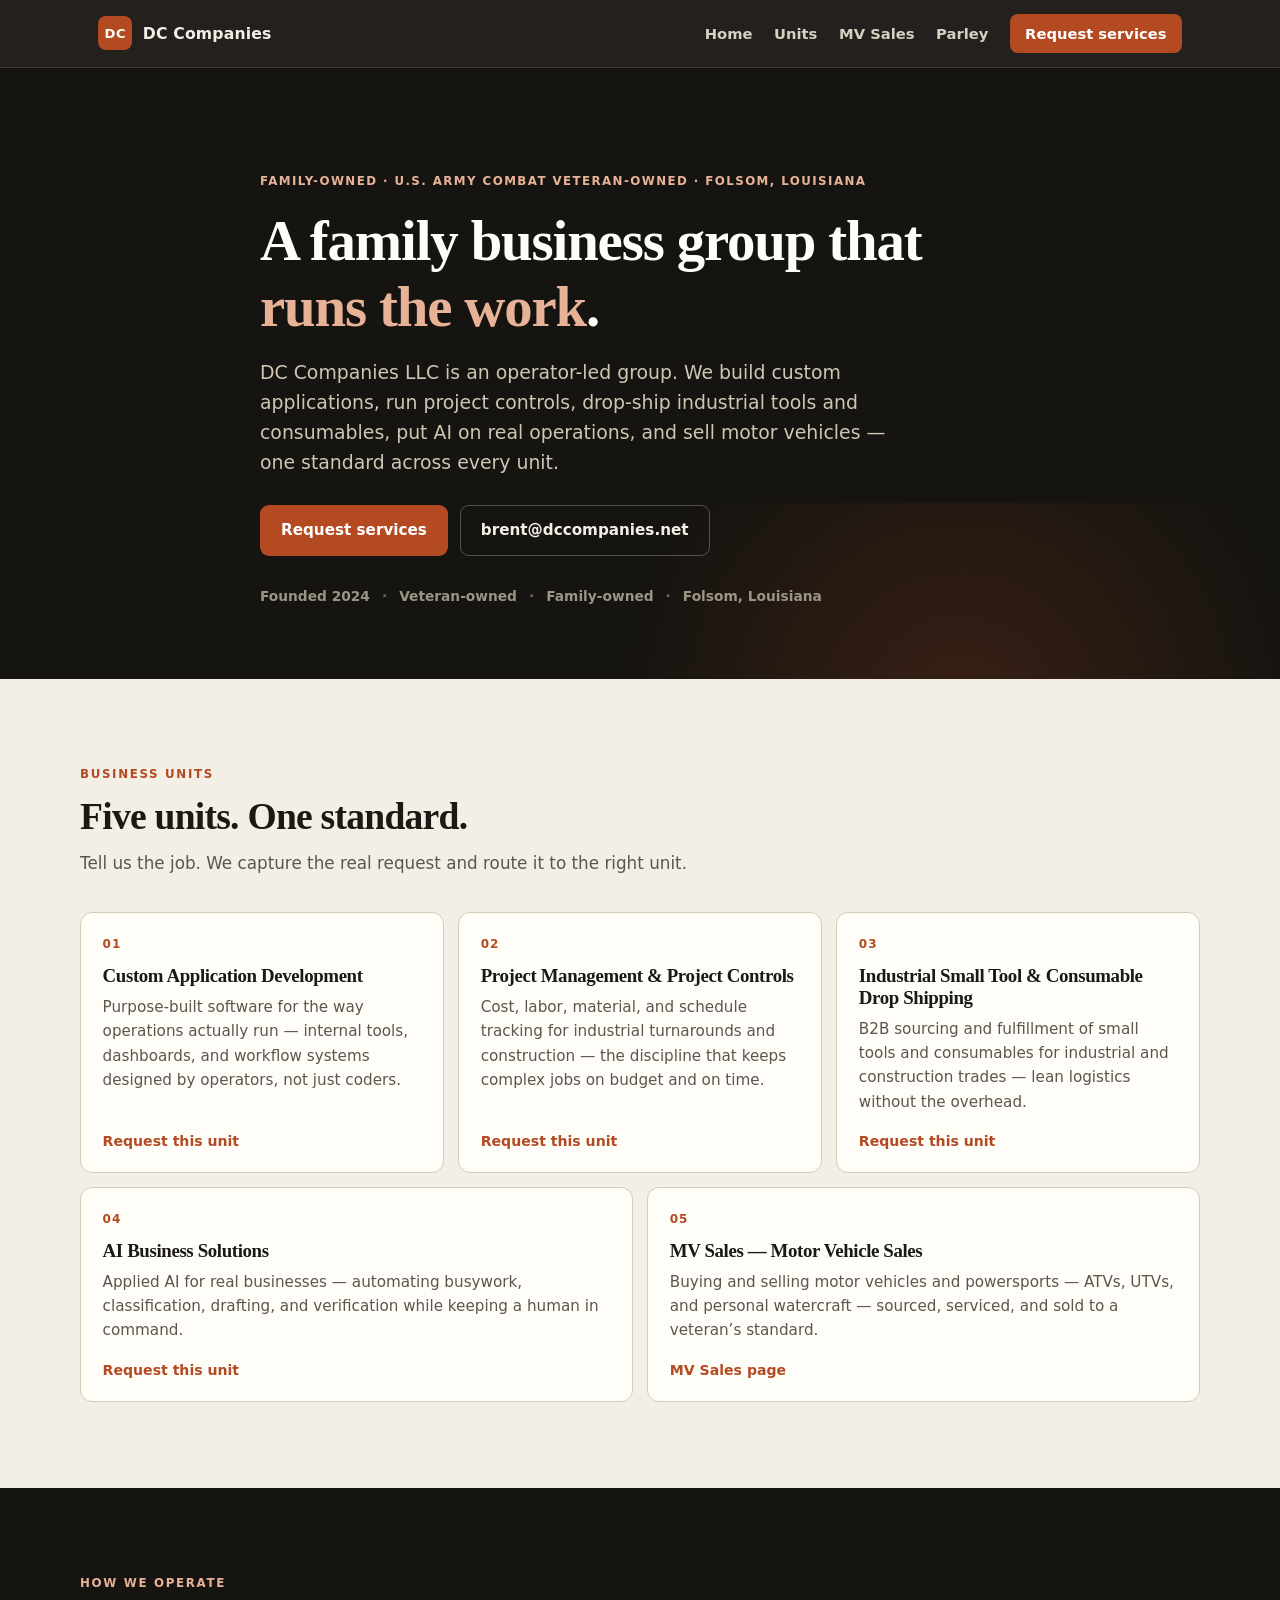
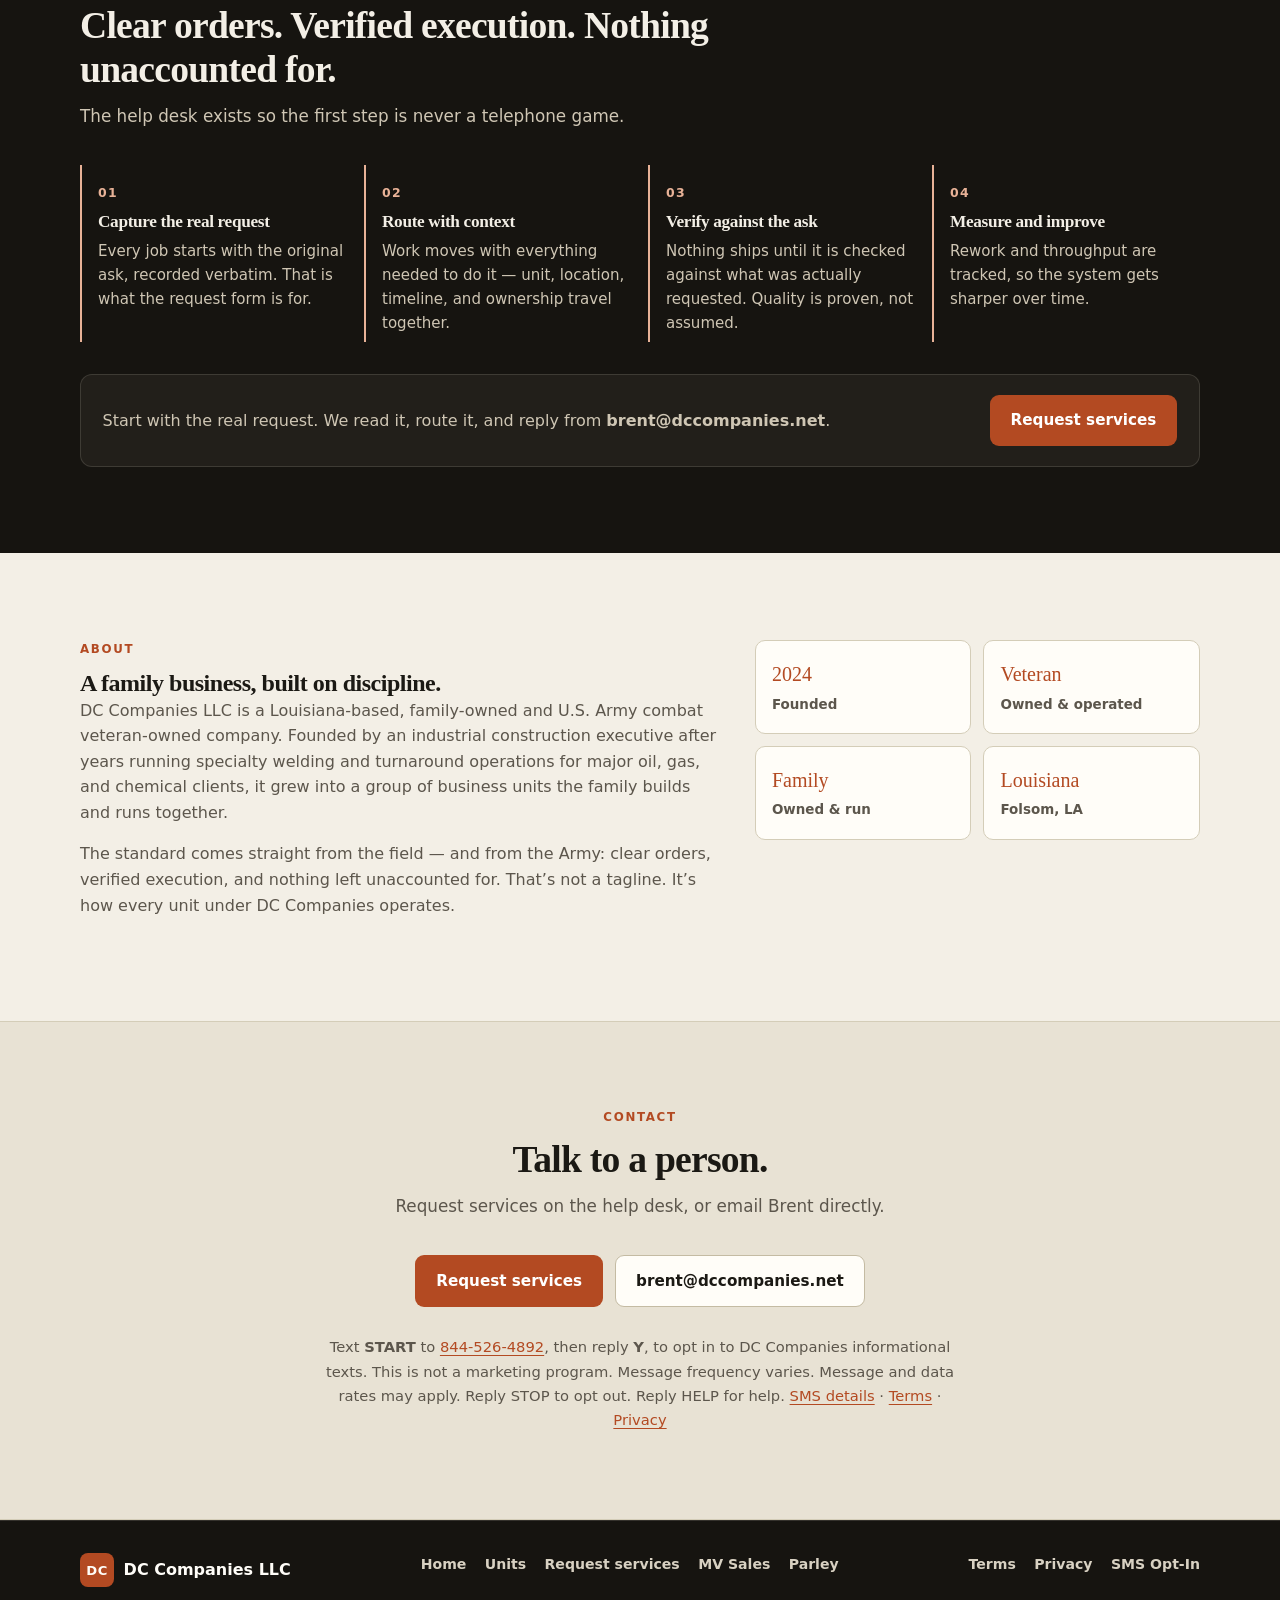
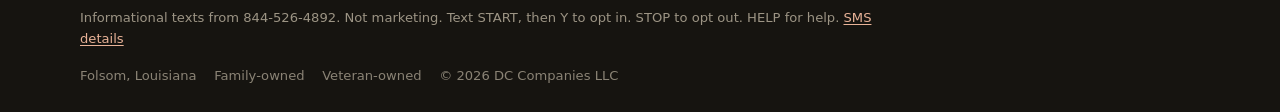
==== commit af7c9105: "Add Parley founding-seat landing page Ship /parley and /parley.html for GBPS045 early access at $0.9" ====
--- a/index.html
+++ b/index.html
@@ -23,6 +23,7 @@
         <a href="/">Home</a>
         <a href="/#units">Units</a>
         <a href="/mv-sales.html">MV Sales</a>
+        <a href="/parley.html">Parley</a>
         <a href="/request.html" class="nav-cta">Request services</a>
       </nav>
     </div>
@@ -191,6 +192,7 @@
           <a href="/#units">Units</a>
           <a href="/request.html">Request services</a>
           <a href="/mv-sales.html">MV Sales</a>
+          <a href="/parley.html">Parley</a>
         </nav>
         <nav class="footer-legal" aria-label="Legal">
           <a href="/terms.html">Terms</a>
--- a/styles.css
+++ b/styles.css
@@ -519,6 +519,59 @@
   font-size: 0.82rem;
 }
 
+/* PARLEY */
+.not-list {
+  list-style: none;
+  display: grid;
+  gap: 0.7rem;
+  max-width: 40rem;
+}
+.not-list li {
+  padding: 0.85rem 1.05rem;
+  background: var(--night-2);
+  border: 1px solid var(--night-line);
+  border-left: 2px solid #e8b297;
+  border-radius: 10px;
+  color: #cfc6b4;
+  font-weight: 600;
+  font-size: 0.98rem;
+}
+.price-box {
+  background: var(--panel);
+  border: 1px solid var(--line);
+  border-radius: var(--radius);
+  padding: 1.55rem 1.45rem 1.5rem;
+  max-width: 34rem;
+  box-shadow: 0 10px 30px -24px rgba(27, 25, 20, 0.5);
+}
+.price-sku {
+  font-size: 0.74rem;
+  font-weight: 800;
+  letter-spacing: 0.12em;
+  text-transform: uppercase;
+  color: var(--copper);
+  margin-bottom: 0.45rem;
+}
+.price-amount {
+  font-family: Georgia, "Iowan Old Style", Palatino, serif;
+  font-size: clamp(2.1rem, 5vw, 2.85rem);
+  color: var(--ink);
+  letter-spacing: -0.03em;
+  line-height: 1;
+  margin-bottom: 0.85rem;
+}
+.price-amount span {
+  font-family: "Segoe UI", system-ui, sans-serif;
+  font-size: 1rem;
+  font-weight: 700;
+  color: var(--mut);
+  letter-spacing: 0;
+}
+.price-note {
+  color: var(--mut);
+  margin-bottom: 1.25rem;
+}
+
 @media (prefers-reduced-motion: reduce) {
   html { scroll-behavior: auto; }
   * { transition: none !important; }
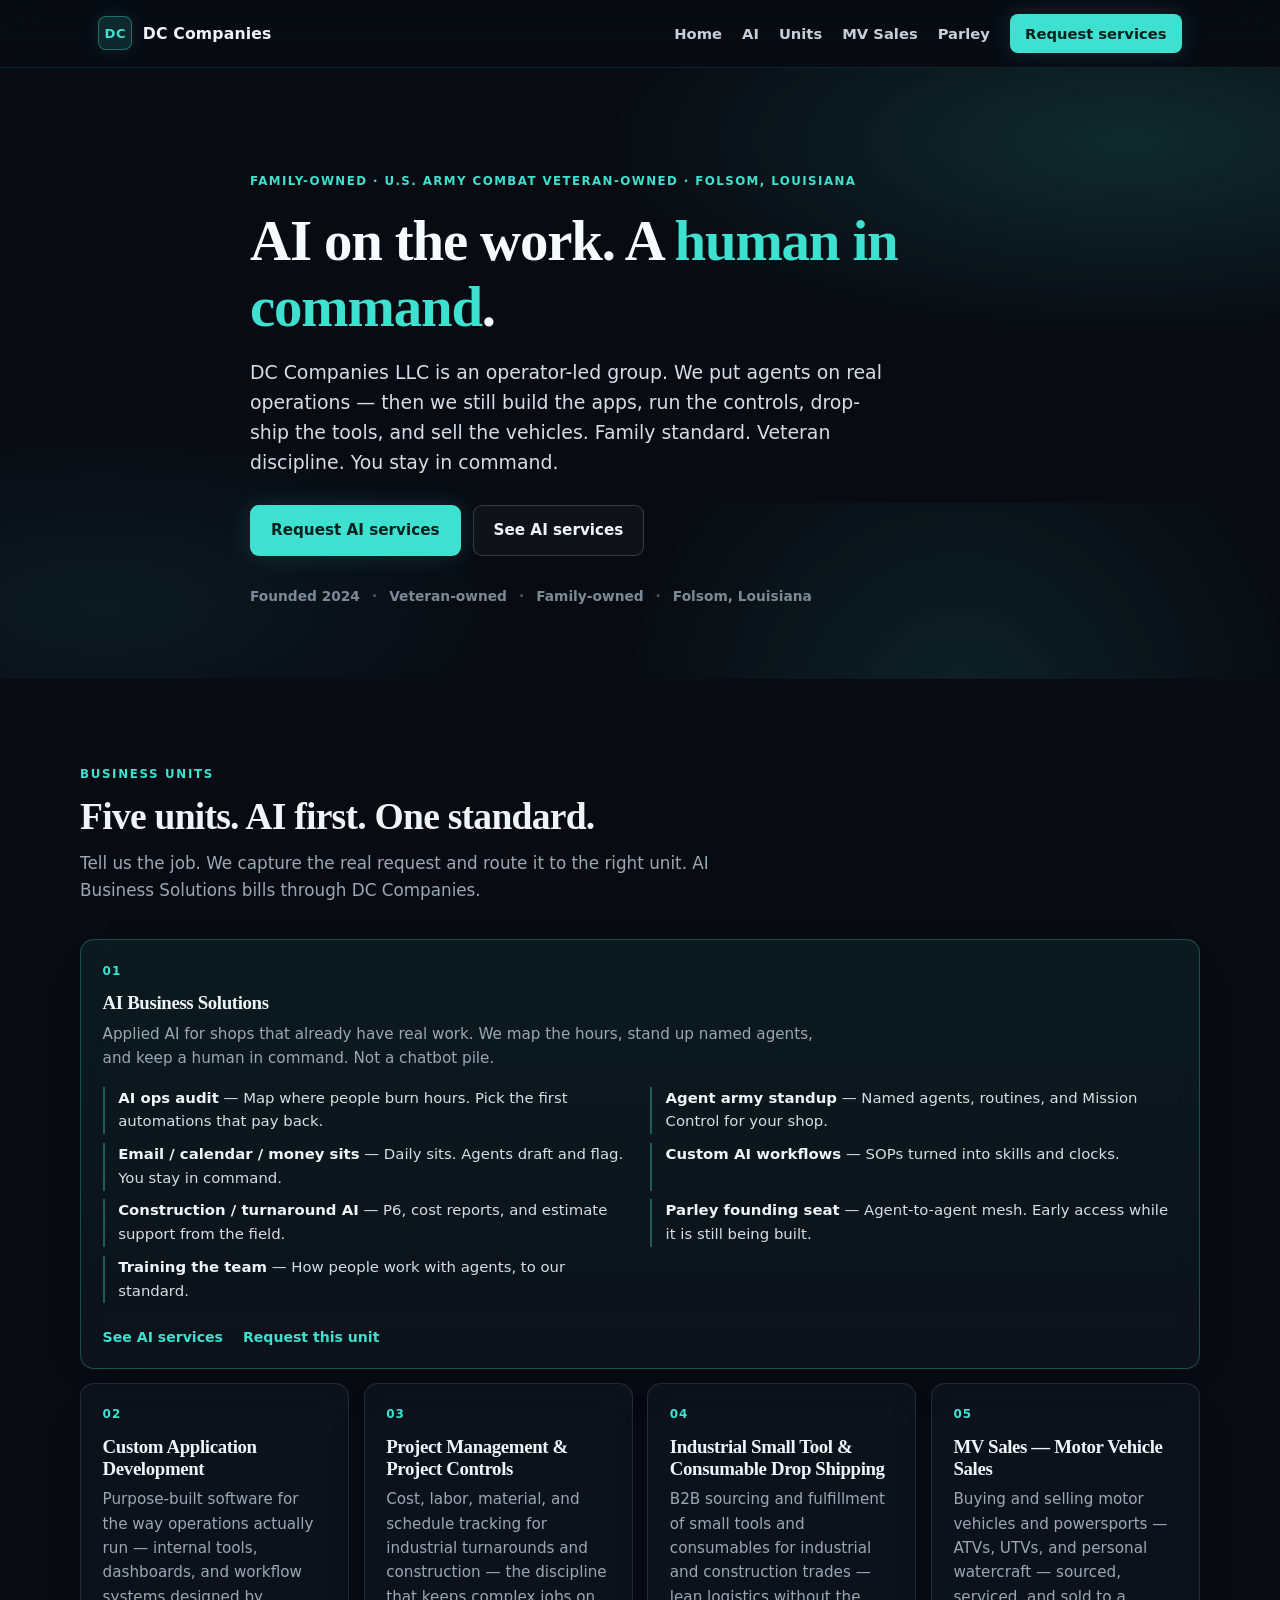
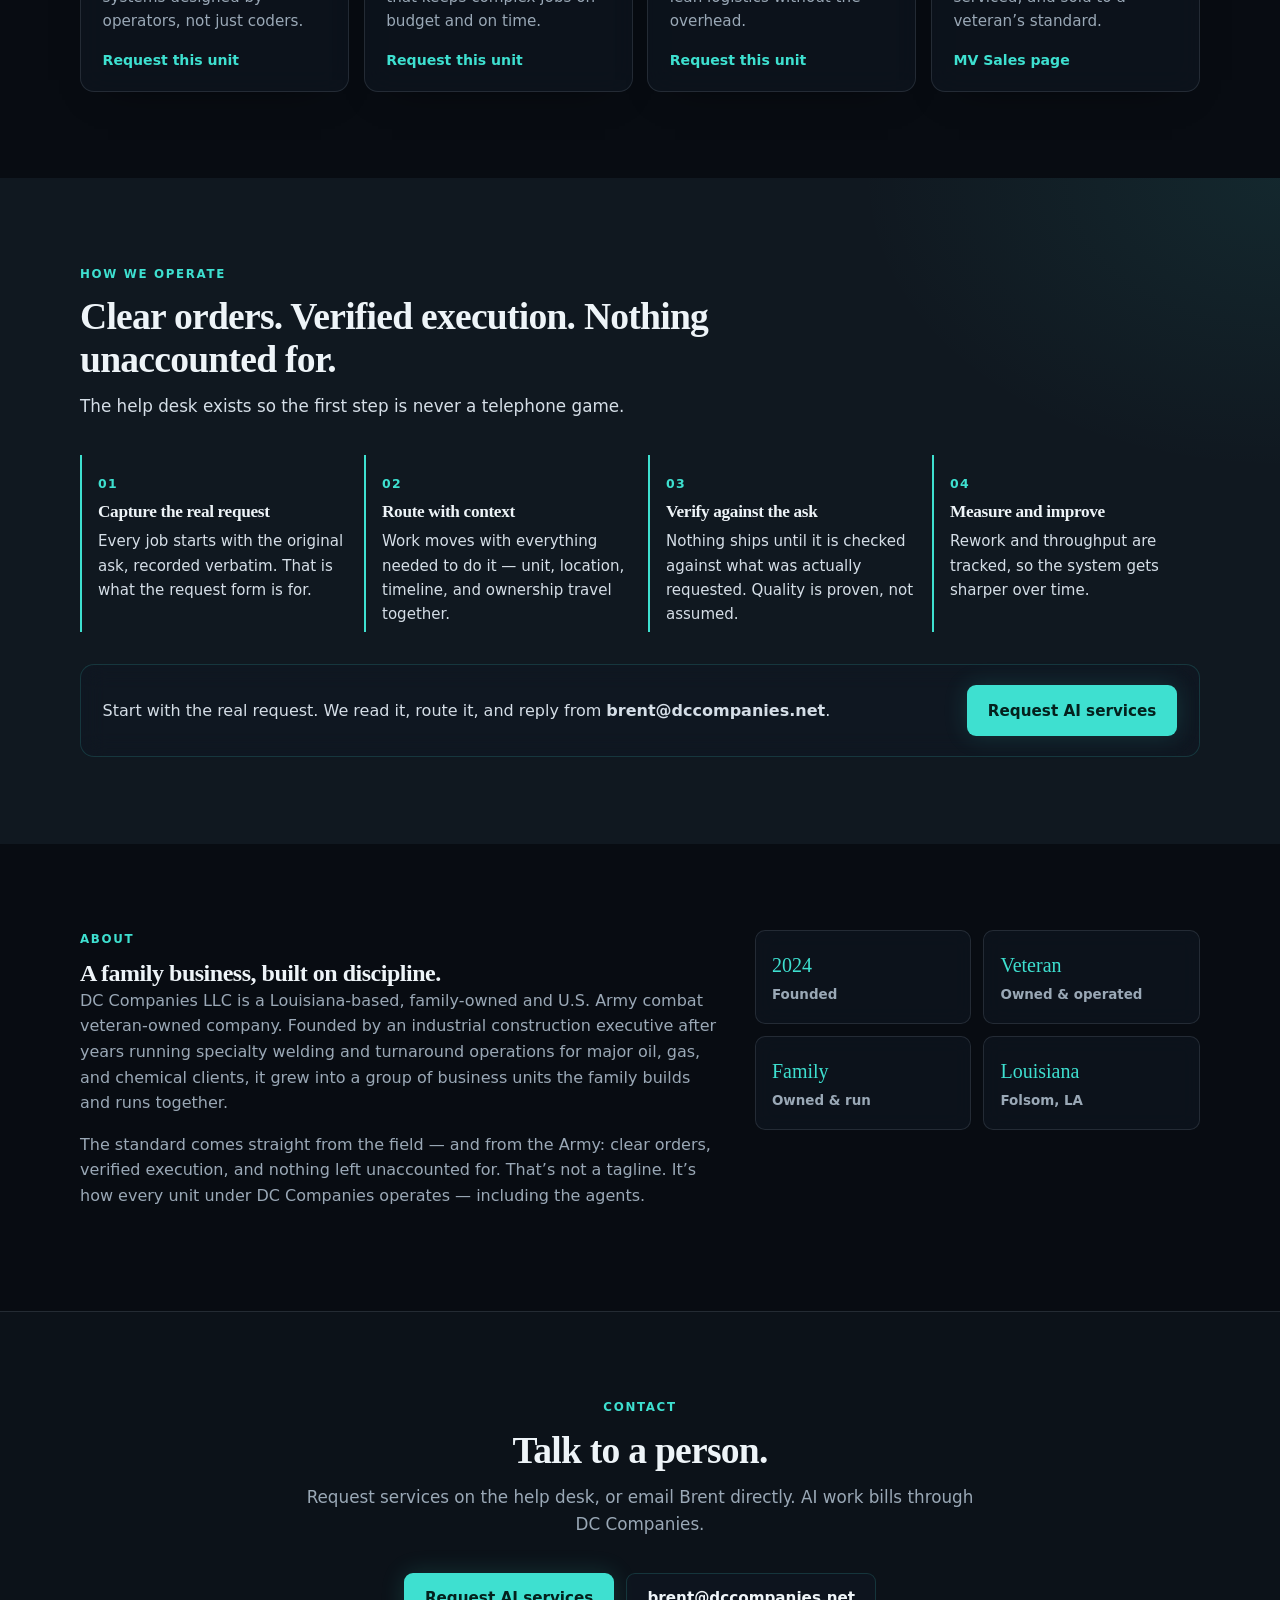
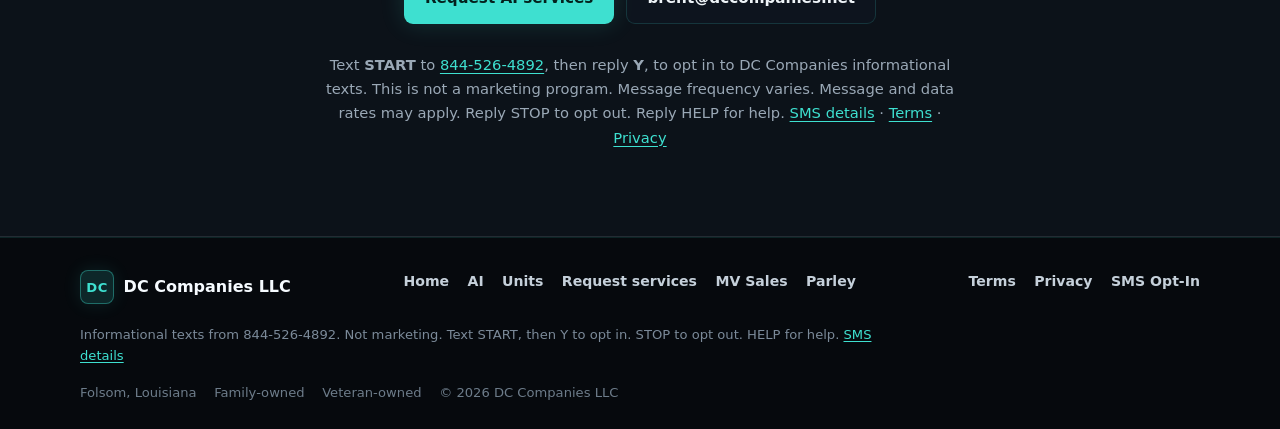
==== commit 93a2dbf1: "Apply Theme A and put AI Business Solutions first Dark glass / cyan accent across shared styles, a d" ====
--- a/index.html
+++ b/index.html
@@ -3,11 +3,11 @@
 <head>
   <meta charset="UTF-8" />
   <meta name="viewport" content="width=device-width, initial-scale=1.0" />
-  <title>DC Companies — Family-Owned, Veteran-Owned Business Group</title>
-  <meta name="description" content="DC Companies LLC is a family-owned, U.S. Army combat veteran-owned company in Folsom, Louisiana. Custom application development, project management and controls, industrial drop shipping, AI business solutions, and MV Sales." />
-  <meta name="theme-color" content="#161410" />
+  <title>DC Companies — AI Business Solutions & Family-Owned Group</title>
+  <meta name="description" content="DC Companies LLC is a family-owned, U.S. Army combat veteran-owned company in Folsom, Louisiana. AI Business Solutions first — then custom apps, project controls, industrial drop shipping, and MV Sales." />
+  <meta name="theme-color" content="#080c12" />
   <link rel="stylesheet" href="/styles.css" />
-  <link rel="icon" href="data:image/svg+xml,<svg xmlns='http://www.w3.org/2000/svg' viewBox='0 0 100 100'><rect width='100' height='100' rx='20' fill='%23b34a22'/><text x='50' y='70' font-size='56' font-family='Georgia' font-weight='bold' text-anchor='middle' fill='%23fffdf8'>DC</text></svg>" />
+  <link rel="icon" href="data:image/svg+xml,<svg xmlns='http://www.w3.org/2000/svg' viewBox='0 0 100 100'><rect width='100' height='100' rx='20' fill='%23080c12' stroke='%233ee0d0' stroke-width='6'/><text x='50' y='68' font-size='48' font-family='Georgia' font-weight='bold' text-anchor='middle' fill='%233ee0d0'>DC</text></svg>" />
 </head>
 <body>
   <a class="skip" href="#main">Skip to content</a>
@@ -21,6 +21,7 @@
       <label for="nav-toggle" class="nav-burger" aria-label="Open menu"><span></span></label>
       <nav class="nav-links" aria-label="Primary">
         <a href="/">Home</a>
+        <a href="/ai.html">AI</a>
         <a href="/#units">Units</a>
         <a href="/mv-sales.html">MV Sales</a>
         <a href="/parley.html">Parley</a>
@@ -33,15 +34,15 @@
     <section class="hero" id="top">
       <div class="hero-inner hero-home">
         <div class="eyebrow">Family-owned · U.S. Army combat veteran-owned · Folsom, Louisiana</div>
-        <h1>A family business group that <span class="accent">runs the work</span>.</h1>
+        <h1>AI on the work. A <span class="accent">human in command</span>.</h1>
         <p class="lede">
-          DC Companies LLC is an operator-led group. We build custom applications, run project
-          controls, drop-ship industrial tools and consumables, put AI on real operations, and
-          sell motor vehicles — one standard across every unit.
+          DC Companies LLC is an operator-led group. We put agents on real operations —
+          then we still build the apps, run the controls, drop-ship the tools, and sell
+          the vehicles. Family standard. Veteran discipline. You stay in command.
         </p>
         <div class="hero-cta">
-          <a href="/request.html" class="btn btn-primary">Request services</a>
-          <a href="mailto:brent@dccompanies.net" class="btn btn-ghost">brent@dccompanies.net</a>
+          <a href="/request.html?unit=ai" class="btn btn-primary">Request AI services</a>
+          <a href="/ai.html" class="btn btn-ghost">See AI services</a>
         </div>
         <div class="hero-meta">
           <span>Founded 2024</span><i>·</i>
@@ -56,33 +57,45 @@
       <div class="wrap">
         <div class="section-head">
           <div class="kicker">Business units</div>
-          <h2>Five units. One standard.</h2>
-          <p class="sub">Tell us the job. We capture the real request and route it to the right unit.</p>
-        </div>
-        <div class="units">
-          <article class="unit">
+          <h2>Five units. AI first. One standard.</h2>
+          <p class="sub">Tell us the job. We capture the real request and route it to the right unit. AI Business Solutions bills through DC Companies.</p>
+        </div>
+        <div class="units units-5">
+          <article class="unit unit-featured">
             <span class="unit-n">01</span>
+            <h3>AI Business Solutions</h3>
+            <p>Applied AI for shops that already have real work. We map the hours, stand up named agents, and keep a human in command. Not a chatbot pile.</p>
+            <ul class="svc-list">
+              <li><strong>AI ops audit</strong> — Map where people burn hours. Pick the first automations that pay back.</li>
+              <li><strong>Agent army standup</strong> — Named agents, routines, and Mission Control for your shop.</li>
+              <li><strong>Email / calendar / money sits</strong> — Daily sits. Agents draft and flag. You stay in command.</li>
+              <li><strong>Custom AI workflows</strong> — SOPs turned into skills and clocks.</li>
+              <li><strong>Construction / turnaround AI</strong> — P6, cost reports, and estimate support from the field.</li>
+              <li><strong>Parley founding seat</strong> — Agent-to-agent mesh. Early access while it is still being built.</li>
+              <li><strong>Training the team</strong> — How people work with agents, to our standard.</li>
+            </ul>
+            <div class="unit-links">
+              <a class="unit-link" href="/ai.html">See AI services</a>
+              <a class="unit-link" href="/request.html?unit=ai">Request this unit</a>
+            </div>
+          </article>
+          <article class="unit">
+            <span class="unit-n">02</span>
             <h3>Custom Application Development</h3>
             <p>Purpose-built software for the way operations actually run — internal tools, dashboards, and workflow systems designed by operators, not just coders.</p>
             <a class="unit-link" href="/request.html?unit=app">Request this unit</a>
           </article>
           <article class="unit">
-            <span class="unit-n">02</span>
+            <span class="unit-n">03</span>
             <h3>Project Management &amp; Project Controls</h3>
             <p>Cost, labor, material, and schedule tracking for industrial turnarounds and construction — the discipline that keeps complex jobs on budget and on time.</p>
             <a class="unit-link" href="/request.html?unit=pm">Request this unit</a>
           </article>
           <article class="unit">
-            <span class="unit-n">03</span>
+            <span class="unit-n">04</span>
             <h3>Industrial Small Tool &amp; Consumable Drop Shipping</h3>
             <p>B2B sourcing and fulfillment of small tools and consumables for industrial and construction trades — lean logistics without the overhead.</p>
             <a class="unit-link" href="/request.html?unit=supply">Request this unit</a>
-          </article>
-          <article class="unit">
-            <span class="unit-n">04</span>
-            <h3>AI Business Solutions</h3>
-            <p>Applied AI for real businesses — automating busywork, classification, drafting, and verification while keeping a human in command.</p>
-            <a class="unit-link" href="/request.html?unit=ai">Request this unit</a>
           </article>
           <article class="unit">
             <span class="unit-n">05</span>
@@ -125,7 +138,7 @@
         </div>
         <div class="desk-call">
           <p>Start with the real request. We read it, route it, and reply from <strong>brent@dccompanies.net</strong>.</p>
-          <a href="/request.html" class="btn btn-primary">Request services</a>
+          <a href="/request.html?unit=ai" class="btn btn-primary">Request AI services</a>
         </div>
       </div>
     </section>
@@ -144,7 +157,7 @@
           <p>
             The standard comes straight from the field — and from the Army: clear orders, verified
             execution, and nothing left unaccounted for. That’s not a tagline. It’s how every unit
-            under DC Companies operates.
+            under DC Companies operates — including the agents.
           </p>
         </div>
         <div class="stats">
@@ -161,10 +174,10 @@
         <div class="section-head center">
           <div class="kicker">Contact</div>
           <h2>Talk to a person.</h2>
-          <p class="sub">Request services on the help desk, or email Brent directly.</p>
+          <p class="sub">Request services on the help desk, or email Brent directly. AI work bills through DC Companies.</p>
         </div>
         <div class="hero-cta" style="justify-content:center">
-          <a href="/request.html" class="btn btn-primary">Request services</a>
+          <a href="/request.html?unit=ai" class="btn btn-primary">Request AI services</a>
           <a href="mailto:brent@dccompanies.net" class="btn btn-ink">brent@dccompanies.net</a>
         </div>
         <p class="contact-sms">
@@ -189,6 +202,7 @@
         </div>
         <nav class="footer-nav" aria-label="Footer">
           <a href="/">Home</a>
+          <a href="/ai.html">AI</a>
           <a href="/#units">Units</a>
           <a href="/request.html">Request services</a>
           <a href="/mv-sales.html">MV Sales</a>
--- a/styles.css
+++ b/styles.css
@@ -1,28 +1,31 @@
 :root {
-  --ink: #1b1914;
-  --ink-2: #2c2923;
-  --paper: #f3efe6;
-  --paper-2: #e8e2d4;
-  --panel: #fffdf8;
-  --line: #d4cdb8;
-  --line-2: #c4bba3;
-  --mut: #5c564c;
-  --dim: #7a7366;
-  --copper: #b34a22;
-  --copper-2: #c45c2e;
-  --copper-ink: #3d160c;
-  --olive: #3f4a38;
-  --night: #161410;
-  --night-2: #221f1a;
-  --night-line: rgba(232, 226, 212, 0.14);
+  --bg: #080c12;
+  --bg-2: #0c1219;
+  --bg-3: #101820;
+  --ink: #eef4f8;
+  --ink-2: #d5dee7;
+  --mut: #9aa8b6;
+  --dim: #7b8a99;
+  --cyan: #3ee0d0;
+  --cyan-2: #6aeadc;
+  --cyan-ink: #04211d;
+  --cyan-soft: rgba(62, 224, 208, 0.14);
+  --cyan-glow: rgba(62, 224, 208, 0.22);
+  --glass: rgba(16, 24, 34, 0.62);
+  --glass-2: rgba(22, 32, 44, 0.78);
+  --line: rgba(62, 224, 208, 0.16);
+  --line-2: rgba(180, 198, 214, 0.14);
+  --night: #080c12;
+  --night-2: #101820;
+  --night-line: rgba(62, 224, 208, 0.12);
   --max: 1120px;
-  --radius: 12px;
+  --radius: 14px;
 }
 
 * { margin: 0; padding: 0; box-sizing: border-box; }
-html { scroll-behavior: smooth; }
+html { scroll-behavior: smooth; color-scheme: dark; }
 body {
-  background: var(--paper);
+  background: var(--bg);
   color: var(--ink);
   font-family: "Segoe UI", system-ui, -apple-system, sans-serif;
   line-height: 1.6;
@@ -34,11 +37,12 @@
   line-height: 1.15;
   letter-spacing: -0.02em;
   font-weight: 600;
+  color: var(--ink);
 }
 a { color: inherit; text-decoration: none; }
 button, input, select, textarea { font: inherit; color: inherit; }
 :focus-visible {
-  outline: 2px solid var(--copper);
+  outline: 2px solid var(--cyan);
   outline-offset: 3px;
 }
 
@@ -47,10 +51,11 @@
   left: 12px;
   top: -40px;
   z-index: 80;
-  background: var(--copper);
-  color: #fff;
+  background: var(--cyan);
+  color: var(--cyan-ink);
   padding: 0.4rem 0.75rem;
   border-radius: 6px;
+  font-weight: 700;
 }
 .skip:focus { top: 12px; }
 
@@ -59,10 +64,11 @@
   position: sticky;
   top: 0;
   z-index: 50;
-  background: rgba(22, 20, 16, 0.94);
-  color: var(--paper);
+  background: rgba(8, 12, 18, 0.78);
+  color: var(--ink);
   border-bottom: 1px solid var(--night-line);
-  backdrop-filter: blur(12px);
+  backdrop-filter: blur(16px);
+  -webkit-backdrop-filter: blur(16px);
 }
 .nav-inner {
   max-width: var(--max);
@@ -81,10 +87,12 @@
   width: 34px;
   height: 34px;
   border-radius: 8px;
-  background: var(--copper);
-  color: #fffdf8;
+  background: var(--cyan-soft);
+  border: 1px solid rgba(62, 224, 208, 0.38);
+  color: var(--cyan);
   font-size: 0.82rem;
   letter-spacing: 0.04em;
+  box-shadow: 0 0 18px rgba(62, 224, 208, 0.12);
 }
 .brand-name { font-size: 0.98rem; letter-spacing: 0.01em; }
 .nav-toggle { position: absolute; opacity: 0; width: 1px; height: 1px; }
@@ -96,6 +104,7 @@
   border: 1px solid var(--night-line);
   border-radius: 8px;
   cursor: pointer;
+  background: var(--glass);
 }
 .nav-burger span,
 .nav-burger span:before,
@@ -103,7 +112,7 @@
   display: block;
   width: 18px;
   height: 2px;
-  background: var(--paper);
+  background: var(--ink);
   position: relative;
 }
 .nav-burger span:before,
@@ -117,21 +126,23 @@
 .nav-links {
   display: flex;
   align-items: center;
-  gap: 1.35rem;
+  gap: 1.25rem;
   font-size: 0.92rem;
   font-weight: 600;
 }
-.nav-links a { color: #d8d1c2; }
-.nav-links a:hover { color: #fff; }
+.nav-links a { color: #c5d0da; }
+.nav-links a:hover,
+.nav-links a[aria-current="page"] { color: #fff; }
 .nav-cta {
-  background: var(--copper);
-  color: #fff !important;
+  background: var(--cyan);
+  color: var(--cyan-ink) !important;
   padding: 0.5rem 0.95rem;
   border-radius: 8px;
-}
-.nav-cta:hover { background: var(--copper-2); }
-
-@media (max-width: 760px) {
+  box-shadow: 0 0 22px rgba(62, 224, 208, 0.16);
+}
+.nav-cta:hover { background: var(--cyan-2); }
+
+@media (max-width: 820px) {
   .nav-burger { display: grid; }
   .nav-links {
     display: none;
@@ -142,9 +153,10 @@
     flex-direction: column;
     align-items: stretch;
     gap: 0;
-    background: var(--night-2);
+    background: rgba(12, 18, 25, 0.96);
     border-bottom: 1px solid var(--night-line);
     padding: 0.4rem 1.15rem 1rem;
+    backdrop-filter: blur(16px);
   }
   .nav-links a { padding: 0.75rem 0; border-bottom: 1px solid var(--night-line); }
   .nav-cta { text-align: center; margin-top: 0.6rem; }
@@ -153,8 +165,11 @@
 
 /* HERO */
 .hero {
-  background: var(--night);
-  color: var(--paper);
+  background:
+    radial-gradient(ellipse 70% 55% at 88% 12%, rgba(62, 224, 208, 0.14), transparent 58%),
+    radial-gradient(ellipse 50% 45% at 8% 88%, rgba(36, 92, 110, 0.18), transparent 62%),
+    var(--bg);
+  color: var(--ink);
   padding: clamp(3rem, 8vw, 6.2rem) 1.15rem clamp(2.6rem, 6vw, 4.5rem);
   position: relative;
   overflow: hidden;
@@ -164,29 +179,29 @@
   position: absolute;
   inset: auto -10% -40% 40%;
   height: 420px;
-  background: radial-gradient(circle, rgba(179, 74, 34, 0.22), transparent 68%);
+  background: radial-gradient(circle, rgba(62, 224, 208, 0.1), transparent 68%);
   pointer-events: none;
 }
 .hero-inner { max-width: var(--max); margin: 0 auto; position: relative; z-index: 1; }
-.hero-home { max-width: 760px; }
+.hero-home { max-width: 780px; }
 .eyebrow {
   display: inline-block;
   font-size: 0.74rem;
   font-weight: 700;
   letter-spacing: 0.12em;
   text-transform: uppercase;
-  color: #e8b297;
+  color: var(--cyan);
   margin-bottom: 1.1rem;
 }
 .hero h1 {
   font-size: clamp(2rem, 6vw, 3.55rem);
   margin-bottom: 1.1rem;
-  color: #fffdf8;
-}
-.accent { color: #e8b297; }
+  color: #f6fbff;
+}
+.accent { color: var(--cyan); }
 .lede {
   max-width: 640px;
-  color: #cfc6b4;
+  color: var(--ink-2);
   font-size: clamp(1.02rem, 2vw, 1.18rem);
   font-weight: 400;
   margin-bottom: 1.7rem;
@@ -196,11 +211,11 @@
   display: flex;
   flex-wrap: wrap;
   gap: 0.45rem 0.75rem;
-  color: #9c9484;
+  color: var(--dim);
   font-size: 0.86rem;
   font-weight: 600;
 }
-.hero-meta i { font-style: normal; color: #6d665a; }
+.hero-meta i { font-style: normal; color: #4e5c6a; }
 .legal-hero { padding-bottom: clamp(2rem, 5vw, 3rem); }
 .legal-hero .lede { margin-bottom: 0; }
 
@@ -216,21 +231,26 @@
   font-size: 0.95rem;
   border: 1px solid transparent;
   cursor: pointer;
-  transition: background 0.15s, transform 0.15s, border-color 0.15s;
-}
-.btn-primary { background: var(--copper); color: #fff; }
-.btn-primary:hover { background: var(--copper-2); }
+  transition: background 0.15s, transform 0.15s, border-color 0.15s, box-shadow 0.15s;
+}
+.btn-primary {
+  background: var(--cyan);
+  color: var(--cyan-ink);
+  box-shadow: 0 0 24px rgba(62, 224, 208, 0.16);
+}
+.btn-primary:hover { background: var(--cyan-2); }
 .btn-ghost {
-  border-color: rgba(243, 239, 230, 0.28);
-  color: var(--paper);
-}
-.btn-ghost:hover { border-color: #e8b297; color: #fff; }
+  border-color: rgba(238, 244, 248, 0.18);
+  color: var(--ink);
+  background: rgba(255, 255, 255, 0.03);
+}
+.btn-ghost:hover { border-color: var(--cyan); color: #fff; }
 .btn-ink {
-  border-color: var(--line-2);
-  color: var(--ink);
-  background: var(--panel);
-}
-.btn-ink:hover { border-color: var(--copper); color: var(--copper); }
+  border-color: var(--line);
+  color: var(--ink);
+  background: var(--glass);
+}
+.btn-ink:hover { border-color: var(--cyan); color: var(--cyan); }
 .btn-lg { padding: 0.95rem 1.45rem; }
 
 /* SECTIONS */
@@ -243,7 +263,7 @@
   font-weight: 800;
   letter-spacing: 0.14em;
   text-transform: uppercase;
-  color: var(--copper);
+  color: var(--cyan);
   margin-bottom: 0.7rem;
 }
 .section-head h2, .block h2 {
@@ -251,10 +271,18 @@
   margin-bottom: 0.75rem;
 }
 .sub { color: var(--mut); font-size: 1.05rem; }
-.band { background: var(--paper-2); border-block: 1px solid var(--line); }
-.night-band { background: var(--night); color: var(--paper); }
-.night-band .sub, .night-band .step p { color: #cfc6b4; }
-.night-band .kicker { color: #e8b297; }
+.band {
+  background: var(--bg-2);
+  border-block: 1px solid var(--line-2);
+}
+.night-band {
+  background:
+    radial-gradient(ellipse 60% 80% at 100% 0%, rgba(62, 224, 208, 0.08), transparent 55%),
+    var(--bg-3);
+  color: var(--ink);
+}
+.night-band .sub, .night-band .step p { color: var(--ink-2); }
+.night-band .kicker { color: var(--cyan); }
 
 /* UNITS */
 .units {
@@ -264,40 +292,87 @@
 }
 @media (min-width: 720px) {
   .units { grid-template-columns: 1fr 1fr; }
+  .unit-featured { grid-column: 1 / -1; }
 }
 @media (min-width: 1000px) {
-  .units { grid-template-columns: repeat(6, 1fr); }
-  .unit:nth-child(1),
-  .unit:nth-child(2),
-  .unit:nth-child(3) { grid-column: span 2; }
-  .unit:nth-child(4),
-  .unit:nth-child(5) { grid-column: span 3; }
+  .units { grid-template-columns: repeat(4, 1fr); }
+  .unit-featured { grid-column: span 4; }
+  .units-5 .unit-featured { grid-column: span 4; }
 }
 .unit {
-  background: var(--panel);
-  border: 1px solid var(--line);
+  background: var(--glass);
+  border: 1px solid var(--line-2);
   border-radius: var(--radius);
   padding: 1.35rem 1.35rem 1.2rem;
   display: flex;
   flex-direction: column;
   min-height: 100%;
-}
-.unit:hover { border-color: var(--copper); }
+  backdrop-filter: blur(14px);
+  -webkit-backdrop-filter: blur(14px);
+  box-shadow: 0 16px 40px -28px rgba(0, 0, 0, 0.7);
+}
+.unit:hover {
+  border-color: rgba(62, 224, 208, 0.42);
+  box-shadow: 0 0 0 1px rgba(62, 224, 208, 0.08), 0 18px 40px -26px rgba(0, 0, 0, 0.8);
+}
+.unit-featured {
+  background: linear-gradient(180deg, rgba(62, 224, 208, 0.07), rgba(16, 24, 34, 0.55));
+  border-color: rgba(62, 224, 208, 0.28);
+}
 .unit-n {
   font-size: 0.75rem;
   font-weight: 800;
   letter-spacing: 0.08em;
-  color: var(--copper);
+  color: var(--cyan);
   margin-bottom: 0.7rem;
 }
 .unit h3 { font-size: 1.18rem; margin-bottom: 0.5rem; }
 .unit p { color: var(--mut); font-size: 0.95rem; margin-bottom: 1rem; flex: 1; }
+.unit-featured > p { max-width: 46rem; }
 .unit-link {
   font-size: 0.88rem;
   font-weight: 700;
-  color: var(--copper);
-}
-.unit-link:hover { text-decoration: underline; }
+  color: var(--cyan);
+}
+.unit-link:hover { text-decoration: underline; text-underline-offset: 3px; }
+.unit-links {
+  display: flex;
+  flex-wrap: wrap;
+  gap: 0.85rem 1.25rem;
+  margin-top: 0.25rem;
+}
+.svc-list {
+  list-style: none;
+  display: grid;
+  gap: 0.55rem 1.25rem;
+  margin: 0 0 1.15rem;
+}
+@media (min-width: 800px) {
+  .svc-list { grid-template-columns: 1fr 1fr; }
+}
+.svc-list li {
+  color: var(--ink-2);
+  font-size: 0.93rem;
+  padding-left: 0.85rem;
+  border-left: 2px solid rgba(62, 224, 208, 0.35);
+}
+.svc-list strong { color: var(--ink); font-weight: 700; }
+
+/* AI SERVICE MENU */
+.ai-services {
+  display: grid;
+  grid-template-columns: 1fr;
+  gap: 0.9rem;
+}
+@media (min-width: 720px) {
+  .ai-services { grid-template-columns: 1fr 1fr; }
+}
+@media (min-width: 1000px) {
+  .ai-services { grid-template-columns: repeat(12, 1fr); }
+  .ai-services .unit:nth-child(-n+3) { grid-column: span 4; }
+  .ai-services .unit:nth-child(n+4):nth-child(-n+5) { grid-column: span 6; }
+  .ai-services .unit:nth-child(n+6) { grid-column: span 6; }
+}
 
 /* STEPS */
 .steps {
@@ -309,33 +384,34 @@
 @media (min-width: 1000px) { .steps { grid-template-columns: repeat(4, 1fr); } }
 .step {
   padding: 1.15rem 0 0.4rem 1rem;
-  border-left: 2px solid var(--copper);
-}
-.night-band .step { border-left-color: #e8b297; }
+  border-left: 2px solid var(--cyan);
+}
+.night-band .step { border-left-color: var(--cyan); }
 .step-n {
   display: block;
   font-size: 0.78rem;
   font-weight: 800;
   letter-spacing: 0.1em;
-  color: var(--copper);
+  color: var(--cyan);
   margin-bottom: 0.55rem;
 }
-.night-band .step-n { color: #e8b297; }
+.night-band .step-n { color: var(--cyan); }
 .step h3 { font-size: 1.08rem; margin-bottom: 0.45rem; }
 .step p { color: var(--mut); font-size: 0.94rem; }
 .desk-call {
   margin-top: 2rem;
   padding: 1.25rem 1.35rem;
-  border: 1px solid var(--night-line);
+  border: 1px solid var(--line);
   border-radius: var(--radius);
   display: flex;
   flex-wrap: wrap;
   gap: 1rem;
   align-items: center;
   justify-content: space-between;
-  background: var(--night-2);
-}
-.desk-call p { color: #cfc6b4; max-width: 46rem; }
+  background: var(--glass);
+  backdrop-filter: blur(12px);
+}
+.desk-call p { color: var(--ink-2); max-width: 46rem; }
 
 /* ABOUT */
 .about {
@@ -348,15 +424,16 @@
 .about-text p { color: var(--mut); margin-bottom: 1rem; }
 .stats { display: grid; grid-template-columns: 1fr 1fr; gap: 0.75rem; }
 .stat {
-  background: var(--panel);
-  border: 1px solid var(--line);
+  background: var(--glass);
+  border: 1px solid var(--line-2);
   border-radius: 10px;
   padding: 1.1rem 1rem;
+  backdrop-filter: blur(10px);
 }
 .stat-n {
   font-family: Georgia, "Iowan Old Style", Palatino, serif;
   font-size: 1.25rem;
-  color: var(--copper);
+  color: var(--cyan);
   margin-bottom: 0.2rem;
 }
 .stat-l { font-size: 0.84rem; color: var(--mut); font-weight: 600; }
@@ -374,12 +451,12 @@
   margin-right: auto;
 }
 .sms a, .contact-sms a, .legal a {
-  color: var(--copper);
+  color: var(--cyan);
   text-decoration: underline;
   text-underline-offset: 3px;
 }
-.night-band .sms, .night-band .contact-sms { color: #cfc6b4; }
-.night-band .sms a, .night-band .contact-sms a { color: #e8b297; }
+.night-band .sms, .night-band .contact-sms { color: var(--ink-2); }
+.night-band .sms a, .night-band .contact-sms a { color: var(--cyan); }
 
 /* FORM / HELP DESK */
 .desk {
@@ -390,18 +467,19 @@
   .desk { grid-template-columns: 0.9fr 1.15fr; align-items: start; }
 }
 .ticket {
-  background: var(--panel);
+  background: var(--glass-2);
   border: 1px solid var(--line);
   border-radius: var(--radius);
   padding: 1.35rem 1.25rem 1.45rem;
-  box-shadow: 0 10px 30px -24px rgba(27, 25, 20, 0.5);
+  box-shadow: 0 18px 44px -26px rgba(0, 0, 0, 0.8);
+  backdrop-filter: blur(16px);
 }
 .ticket-head {
   display: flex;
   justify-content: space-between;
   gap: 0.75rem;
   align-items: baseline;
-  border-bottom: 1px dashed var(--line-2);
+  border-bottom: 1px dashed rgba(180, 198, 214, 0.22);
   padding-bottom: 0.85rem;
   margin-bottom: 1.15rem;
 }
@@ -414,21 +492,30 @@
   .row-2 { grid-template-columns: 1fr 1fr; }
 }
 label { display: block; font-size: 0.86rem; font-weight: 700; margin-bottom: 0.35rem; }
-.req { color: var(--copper); }
+.req { color: var(--cyan); }
 input[type="text"],
 input[type="email"],
 input[type="tel"],
 select,
 textarea {
   width: 100%;
-  background: #fff;
-  border: 1px solid var(--line-2);
+  background: rgba(8, 12, 18, 0.72);
+  border: 1px solid rgba(180, 198, 214, 0.2);
   border-radius: 8px;
   padding: 0.7rem 0.75rem;
-}
-input:hover, select:hover, textarea:hover { border-color: #b0a78f; }
+  color: var(--ink);
+}
+input::placeholder,
+textarea::placeholder { color: #6d7c8a; }
+input:hover, select:hover, textarea:hover { border-color: rgba(62, 224, 208, 0.35); }
+input:focus, select:focus, textarea:focus {
+  outline: none;
+  border-color: var(--cyan);
+  box-shadow: 0 0 0 3px rgba(62, 224, 208, 0.14);
+}
+option { background: #101820; color: var(--ink); }
 .hint { color: var(--mut); font-size: 0.82rem; font-weight: 500; margin-top: 0.3rem; }
-.hint.error { color: var(--copper); font-weight: 700; }
+.hint.error { color: #ff8e7a; font-weight: 700; }
 .form-actions { display: flex; flex-wrap: wrap; gap: 0.75rem; align-items: center; margin-top: 0.4rem; }
 .hp {
   position: absolute;
@@ -440,6 +527,7 @@
 .aside p { color: var(--mut); margin-bottom: 0.9rem; }
 .aside ol { padding-left: 1.15rem; color: var(--mut); }
 .aside li { margin-bottom: 0.45rem; }
+.aside a { color: var(--cyan); text-decoration: underline; text-underline-offset: 3px; }
 
 /* LEGAL */
 .legal { max-width: 760px; }
@@ -449,11 +537,12 @@
 .legal ul, .legal ol { padding-left: 1.2rem; margin-bottom: 1rem; }
 .legal .updated { color: var(--dim); font-size: 0.86rem; margin-bottom: 1.4rem; }
 .callout {
-  background: var(--panel);
+  background: var(--glass);
   border: 1px solid var(--line);
   border-radius: 10px;
   padding: 1.15rem 1.25rem;
   margin: 0 0 1.6rem;
+  backdrop-filter: blur(10px);
 }
 .callout p { margin-bottom: 0.5rem; }
 .callout p:last-child { margin-bottom: 0; }
@@ -462,26 +551,27 @@
   margin: 0 0 1.2rem;
   font-size: 0.86rem;
   font-weight: 700;
-  color: var(--copper);
-  border: 1px solid #e0b8a4;
-  background: #f8ece6;
+  color: var(--cyan);
+  border: 1px solid rgba(62, 224, 208, 0.32);
+  background: var(--cyan-soft);
   border-radius: 999px;
   padding: 0.45rem 0.95rem;
 }
 .hero .notice {
-  background: rgba(179, 74, 34, 0.14);
-  border-color: rgba(232, 178, 151, 0.35);
-  color: #e8b297;
+  background: rgba(62, 224, 208, 0.1);
+  border-color: rgba(62, 224, 208, 0.32);
+  color: var(--cyan);
 }
 
 /* THANKS */
 .thanks { max-width: 640px; }
 .thanks p { color: var(--mut); margin-bottom: 1rem; }
+.thanks a { color: var(--cyan); text-decoration: underline; text-underline-offset: 3px; }
 
 /* FOOTER */
 .footer {
-  background: var(--night);
-  color: #cfc6b4;
+  background: #06090d;
+  color: var(--ink-2);
   padding: 2rem 1.15rem 1.6rem;
   border-top: 1px solid var(--night-line);
 }
@@ -493,7 +583,7 @@
   gap: 1.25rem 2rem;
   margin-bottom: 1.25rem;
 }
-.footer-brand { display: flex; align-items: center; gap: 0.6rem; color: #fffdf8; font-weight: 700; }
+.footer-brand { display: flex; align-items: center; gap: 0.6rem; color: #f6fbff; font-weight: 700; }
 .footer-nav, .footer-legal {
   display: flex;
   flex-wrap: wrap;
@@ -501,21 +591,21 @@
   font-size: 0.88rem;
   font-weight: 600;
 }
-.footer a { color: #d8d1c2; }
-.footer a:hover { color: #e8b297; }
+.footer a { color: #c5d0da; }
+.footer a:hover { color: var(--cyan); }
 .footer-sms {
   font-size: 0.82rem;
   line-height: 1.6;
-  color: #9c9484;
+  color: var(--dim);
   max-width: 52rem;
   margin-bottom: 1rem;
 }
-.footer-sms a { color: #e8b297; text-decoration: underline; text-underline-offset: 2px; }
+.footer-sms a { color: var(--cyan); text-decoration: underline; text-underline-offset: 2px; }
 .footer-meta {
   display: flex;
   flex-wrap: wrap;
   gap: 0.55rem 1.1rem;
-  color: #8a8375;
+  color: #6d7c8a;
   font-size: 0.82rem;
 }
 
@@ -528,28 +618,30 @@
 }
 .not-list li {
   padding: 0.85rem 1.05rem;
-  background: var(--night-2);
-  border: 1px solid var(--night-line);
-  border-left: 2px solid #e8b297;
+  background: var(--glass);
+  border: 1px solid var(--line-2);
+  border-left: 2px solid var(--cyan);
   border-radius: 10px;
-  color: #cfc6b4;
+  color: var(--ink-2);
   font-weight: 600;
   font-size: 0.98rem;
+  backdrop-filter: blur(10px);
 }
 .price-box {
-  background: var(--panel);
+  background: var(--glass-2);
   border: 1px solid var(--line);
   border-radius: var(--radius);
   padding: 1.55rem 1.45rem 1.5rem;
   max-width: 34rem;
-  box-shadow: 0 10px 30px -24px rgba(27, 25, 20, 0.5);
+  box-shadow: 0 18px 44px -26px rgba(0, 0, 0, 0.8);
+  backdrop-filter: blur(14px);
 }
 .price-sku {
   font-size: 0.74rem;
   font-weight: 800;
   letter-spacing: 0.12em;
   text-transform: uppercase;
-  color: var(--copper);
+  color: var(--cyan);
   margin-bottom: 0.45rem;
 }
 .price-amount {
